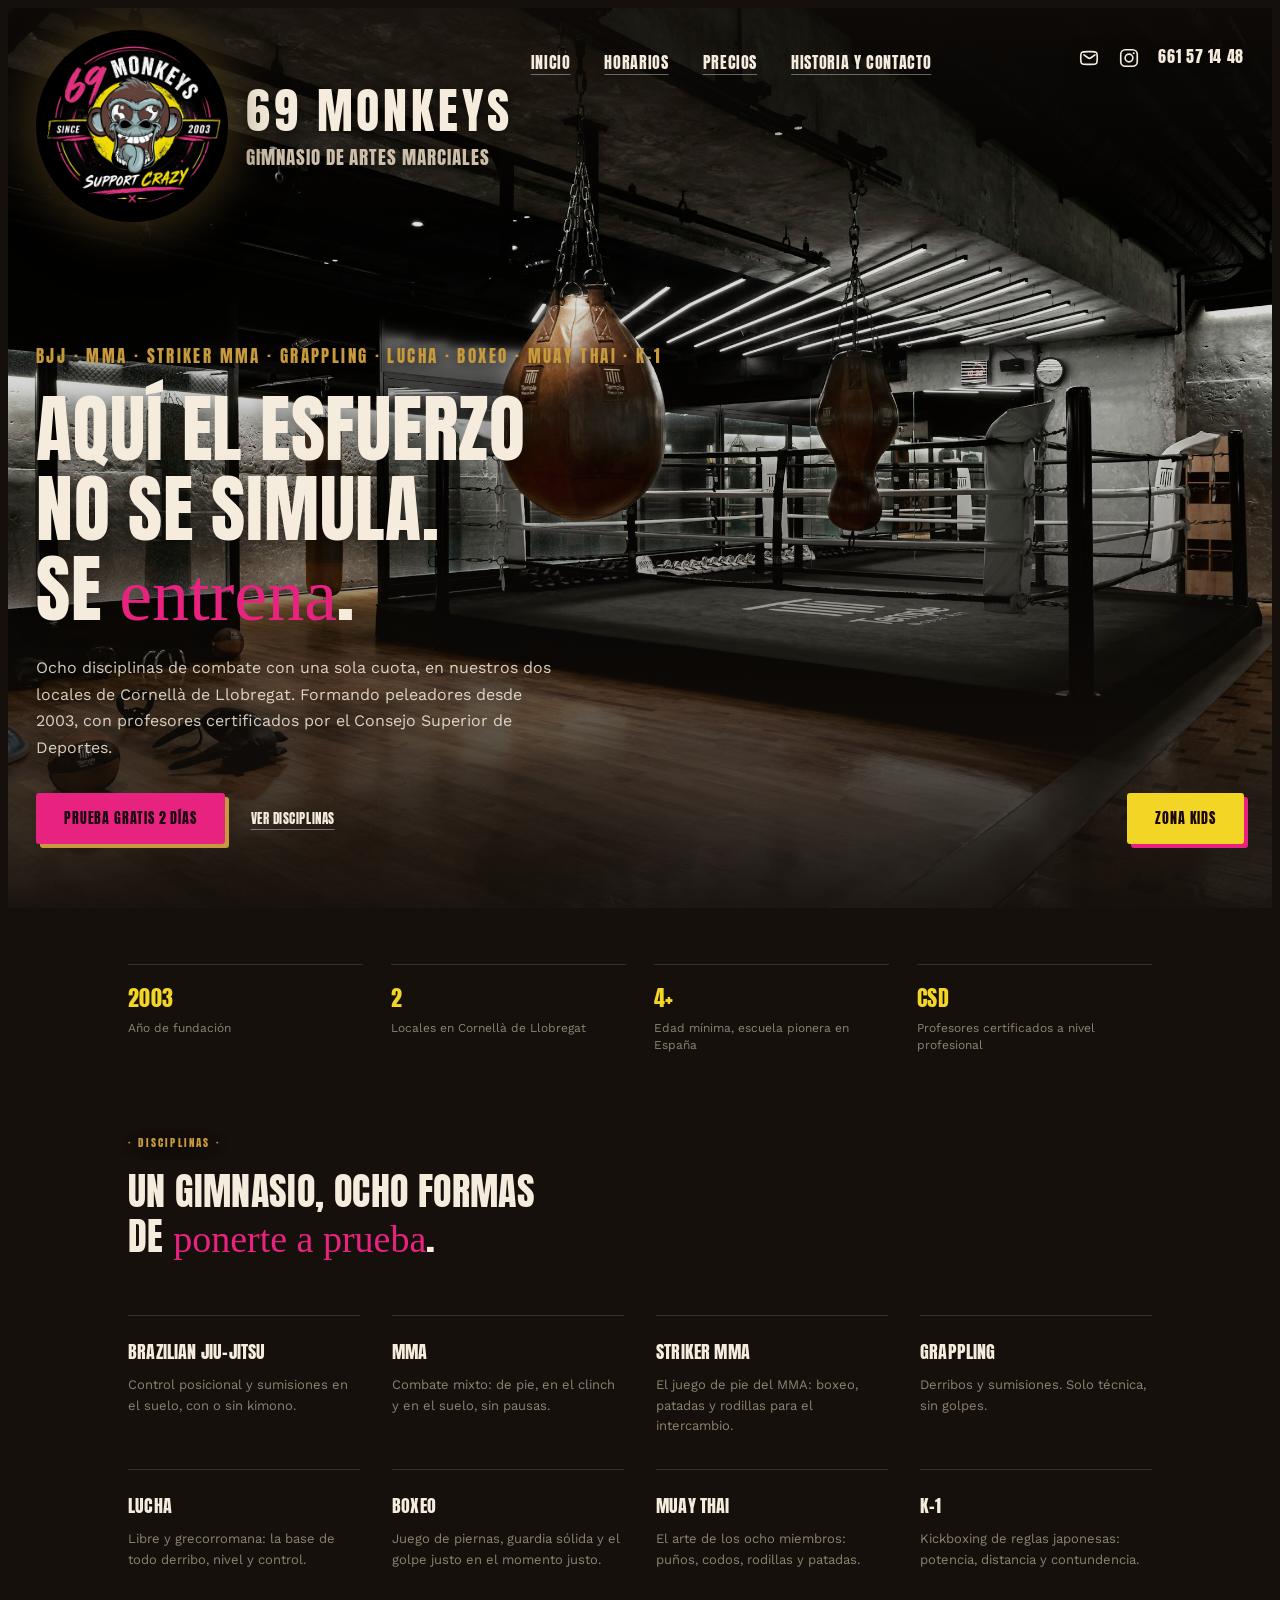
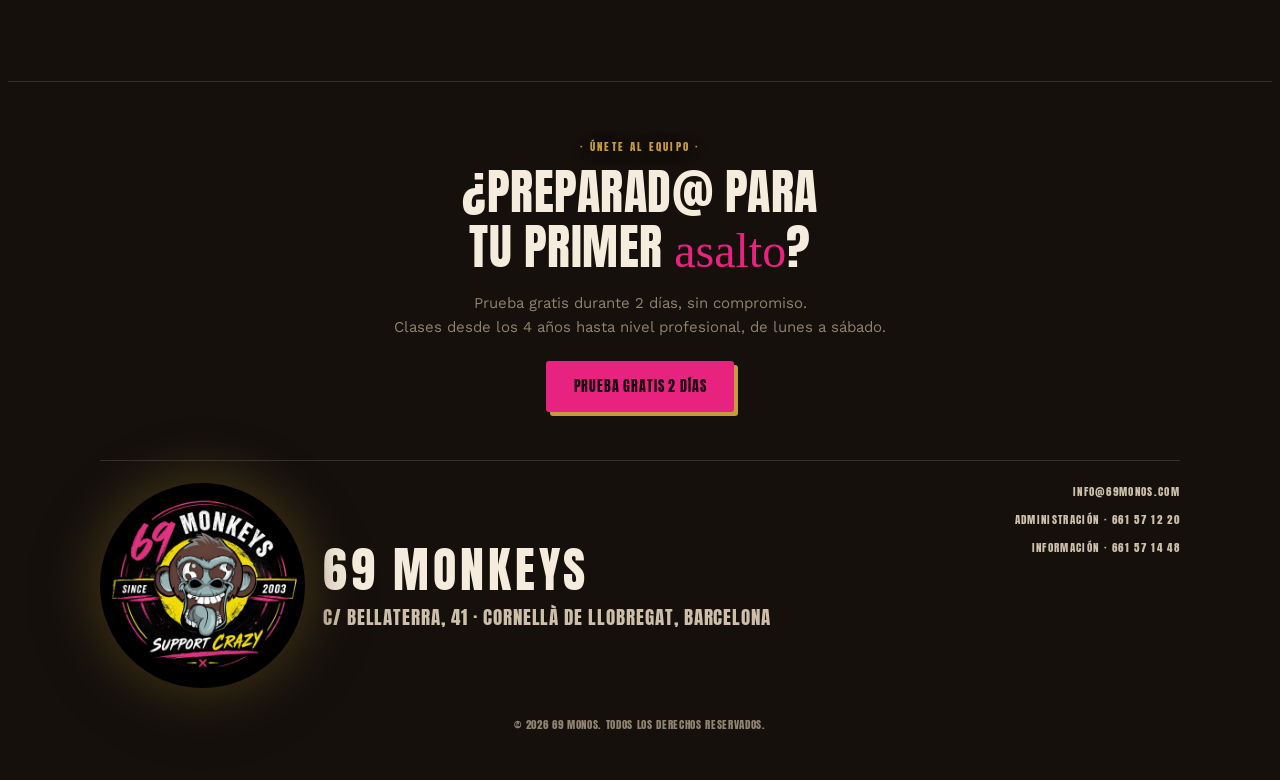
==== index.html @ 6e8d46a4 "Inicio: lista de disciplinas de la portada más grande Co-Authored-By: Claude Opus 5.5 <noreply@anthr" ====
<!DOCTYPE html>
<html lang="es">
<head>
<meta charset="UTF-8">
<meta name="viewport" content="width=device-width, initial-scale=1">
<title>69 Monkeys</title>
<link rel="stylesheet" href="https://fonts.googleapis.com/css2?family=Anton&family=Permanent+Marker&family=Work+Sans:wght@400;500;600;700&display=swap">
<link rel="stylesheet" href="css/estilos.css?v=20261103d">
</head>
<body>

<section class="hero" id="heroMedia">
  <nav>
    <div class="brand">
      <div class="mk-logo" data-mk>
        <div class="mk-glow"></div>
        <div class="mk-badge-wrap">
          <div class="mk-badge">
            <img class="mk-badge-img" src="img/logo.jpg" alt="">
            <img class="mk-pupil mk-pupil-left" src="img/pupila-izq.png" alt="">
            <img class="mk-pupil mk-pupil-right" src="img/pupila-der.png" alt="">
            <img class="mk-tongue" src="img/lengua.png" alt="">
          </div>
        </div>
      </div>
      <div class="brand-text mono">
        <div class="brand-name">69 MONKEYS</div>
        <span class="brand-tag">Gimnasio de artes marciales</span>
      </div>
    </div>

    <button class="nav-toggle" id="navToggle" type="button" aria-label="Abrir menú" aria-expanded="false" aria-controls="navPanel">
      <svg class="icon-menu" viewBox="0 0 24 24" width="26" height="26" fill="none" stroke="currentColor" stroke-width="1.8" stroke-linecap="round"><path d="M4 7h16M4 12h16M4 17h16"/></svg>
      <svg class="icon-close" viewBox="0 0 24 24" width="26" height="26" fill="none" stroke="currentColor" stroke-width="1.8" stroke-linecap="round"><path d="M6 6l12 12M18 6 6 18"/></svg>
    </button>

    <div class="nav-panel" id="navPanel">
    <div class="nav-menu">
      <a class="text-link" href="./">Inicio</a>
      <a class="text-link" href="horarios.html">Horarios</a>
      <a class="text-link" href="precios.html">Precios</a>
      <a class="text-link" href="historia-contacto.html">Historia y contacto</a>
    </div>

    <div class="nav-links">
      <a class="icon-link" href="mailto:info@69monos.com" aria-label="Escríbenos por email">
        <svg viewBox="0 0 24 24" width="22" height="22" fill="none" stroke="currentColor" stroke-width="1.8" stroke-linecap="round" stroke-linejoin="round"><path d="M3 12c0-3.3 0-4.95 1.03-5.97C5.05 5 6.7 5 10 5h4c3.3 0 4.95 0 5.97 1.03C21 7.05 21 8.7 21 12s0 4.95-1.03 5.97C18.95 19 17.3 19 14 19h-4c-3.3 0-4.95 0-5.97-1.03C3 16.95 3 15.3 3 12Z"/><path d="m6.5 8.5 3.58 2.687c1.155.866 1.732 1.3 2.42 1.3s1.265-.434 2.42-1.3L18.5 8.5"/></svg>
      </a>
      <a class="icon-link" href="https://www.instagram.com/69monos_kny/?hl=es" target="_blank" rel="noopener" aria-label="Síguenos en Instagram">
        <svg viewBox="0 0 24 24" width="22" height="22" fill="none" stroke="currentColor" stroke-width="1.8"><rect x="3" y="3" width="18" height="18" rx="5"/><circle cx="12" cy="12" r="4.2"/><circle cx="17.2" cy="6.8" r="1.1" fill="currentColor" stroke="none"/></svg>
      </a>
      <a class="nav-link nav-phone mono" href="tel:+34661571448">661 57 14 48</a>
    </div>
    </div>
  </nav>
  <div class="nav-scrim" id="navScrim"></div>

  <div class="hero-media">
    <img src="img/gimnasio.jpg" alt="Gimnasio de artes marciales vacío, con ring y sacos de boxeo" fetchpriority="high">
  </div>
  <div class="hero-scrim"></div>

  <div class="hero-content">
    <p class="eyebrow eyebrow--big mono">BJJ · MMA · Striker MMA · Grappling · Lucha · Boxeo · Muay Thai · K-1</p>
    <h1>Aquí el esfuerzo no se simula. Se <em>entrena</em>.</h1>
    <p class="subtitle">Ocho disciplinas de combate con una sola cuota, en nuestros dos locales de Cornellà de Llobregat. Formando peleadores desde 2003, con profesores certificados por el Consejo Superior de Deportes.</p>
    <div class="cta-row">
      <a class="stamp-btn" href="prueba-gratis.html">Prueba gratis 2 días</a>
      <a class="text-link" href="#disciplinas">Ver disciplinas</a>
    </div>
  </div>

  <a class="stamp-btn kids-btn" href="zona-kids.html">Zona KIDS</a>
</section>

<section class="facts">
  <div class="fact"><span class="fact-num mono">2003</span><span class="fact-label">Año de fundación</span></div>
  <div class="fact"><span class="fact-num mono">2</span><span class="fact-label">Locales en Cornellà de Llobregat</span></div>
  <div class="fact"><span class="fact-num mono">4+</span><span class="fact-label">Edad mínima, escuela pionera en España</span></div>
  <div class="fact"><span class="fact-num mono">CSD</span><span class="fact-label">Profesores certificados a nivel profesional</span></div>
</section>

<section class="steps" id="disciplinas">
  <div class="section-head">
    <p class="eyebrow mono">· Disciplinas ·</p>
    <h2>Un gimnasio, ocho formas de <em>ponerte a prueba</em>.</h2>
  </div>
  <div class="steps-grid">
    <div class="step">
      <h3>Brazilian Jiu-Jitsu</h3>
      <p>Control posicional y sumisiones en el suelo, con o sin kimono.</p>
    </div>
    <div class="step">
      <h3>MMA</h3>
      <p>Combate mixto: de pie, en el clinch y en el suelo, sin pausas.</p>
    </div>
    <div class="step">
      <h3>Striker MMA</h3>
      <p>El juego de pie del MMA: boxeo, patadas y rodillas para el intercambio.</p>
    </div>
    <div class="step">
      <h3>Grappling</h3>
      <p>Derribos y sumisiones. Solo técnica, sin golpes.</p>
    </div>
    <div class="step">
      <h3>Lucha</h3>
      <p>Libre y grecorromana: la base de todo derribo, nivel y control.</p>
    </div>
    <div class="step">
      <h3>Boxeo</h3>
      <p>Juego de piernas, guardia sólida y el golpe justo en el momento justo.</p>
    </div>
    <div class="step">
      <h3>Muay Thai</h3>
      <p>El arte de los ocho miembros: puños, codos, rodillas y patadas.</p>
    </div>
    <div class="step">
      <h3>K-1</h3>
      <p>Kickboxing de reglas japonesas: potencia, distancia y contundencia.</p>
    </div>
  </div>
</section>

<footer>
  <p class="eyebrow mono">· Únete al equipo ·</p>
  <h2>¿Preparad@ para tu primer <em>asalto</em>?</h2>
  <p class="footer-sub footer-sub--2">Prueba gratis durante 2 días, sin compromiso.<br class="br-desk"> Clases desde los 4 años hasta nivel profesional, de lunes a sábado.</p>
  <a class="stamp-btn" href="prueba-gratis.html">Prueba gratis 2 días</a>

  <div class="footer-bottom">
    <div class="brand">
      <div class="mk-logo mk-logo--lg" data-mk>
        <div class="mk-glow"></div>
        <div class="mk-badge-wrap">
          <div class="mk-badge">
            <img class="mk-badge-img" src="img/logo.jpg" alt="">
            <img class="mk-pupil mk-pupil-left" src="img/pupila-izq.png" alt="">
            <img class="mk-pupil mk-pupil-right" src="img/pupila-der.png" alt="">
            <img class="mk-tongue" src="img/lengua.png" alt="">
          </div>
        </div>
      </div>
      <div class="brand-text mono">
        <div class="brand-name">69 MONKEYS</div>
        <span class="brand-tag">C/ Bellaterra, 41 · Cornellà de Llobregat, Barcelona</span>
      </div>
    </div>
    <div class="nav-links mono footer-contact">
      <a class="nav-link" href="mailto:info@69monos.com">info@69monos.com</a>
      <a class="nav-link" href="tel:+34661571220">Administración · 661 57 12 20</a>
      <a class="nav-link" href="tel:+34661571448">Información · 661 57 14 48</a>
    </div>
  </div>
  <p class="copyright mono">© 2026 69 Monos. Todos los derechos reservados.</p>
</footer>

<script src="js/comun.js?v=20261103b"></script>

</body>
</html>
---- css/estilos.css ----
:root{
  --bg:#15100c;
  --bg-raised:#1d1712;
  --paper:#f5ecdd;
  --ink:#cdbfa9;
  --ink-dim:#8f8270;
  --magenta:#e8237f;
  --yellow:#f2d525;
  --brass:#c79a3d;
  --line:rgba(245,236,221,.14);
  --line-strong:rgba(245,236,221,.26);
  --display:'Anton',Impact,'Arial Narrow Bold',sans-serif;
  --script:'Permanent Marker','Segoe Print','Bradley Hand',cursive;
}
*{box-sizing:border-box;}
html{-webkit-text-size-adjust:100%;}
body{
  background:var(--bg);
  color:var(--ink);
  font-family:'Work Sans',system-ui,-apple-system,'Segoe UI',sans-serif;
  overflow-x:hidden;
}
h1,h2,h3{
  font-family:var(--display);
  font-weight:400;
  text-transform:uppercase;
  letter-spacing:.01em;
  color:var(--paper);
  margin:0;
  text-wrap:balance;
}
em{font-family:var(--script);font-style:normal;font-weight:400;color:var(--magenta);text-transform:none;letter-spacing:0;}
.mono{font-family:var(--display);font-weight:400;}
a{color:inherit;text-decoration:none;}
img{max-width:100%;}
:focus-visible{outline:2px solid var(--magenta);outline-offset:3px;}

@media (prefers-reduced-motion: reduce){
  *{animation-duration:.001ms !important;animation-iteration-count:1 !important;transition-duration:.001ms !important;}
}

/* ---------- monkey logo widget (reused in nav + footer) ---------- */
.mk-logo{position:relative;width:clamp(120px,15vw,220px);aspect-ratio:1/1;flex:none;filter:drop-shadow(0 8px 22px rgba(0,0,0,.6));}
.mk-logo--lg{width:clamp(130px,16vw,230px);}
.mk-glow{
  position:absolute;inset:-16%;border-radius:50%;
  background:radial-gradient(circle, rgba(232,35,127,0.5) 0%, rgba(199,154,61,0.24) 45%, rgba(0,0,0,0) 72%);
  filter:blur(14px);
  animation:mkGlowPulse 4.5s ease-in-out infinite;
  pointer-events:none;
}
@keyframes mkGlowPulse{0%,100%{opacity:.55;transform:scale(.96);}50%{opacity:.9;transform:scale(1.04);}}
.mk-badge-wrap{width:100%;height:100%;animation:mkIntro .6s cubic-bezier(.2,.7,.3,1.2) both;}
@keyframes mkIntro{0%{opacity:0;transform:scale(.9);}100%{opacity:1;transform:scale(1);}}
.mk-badge{position:relative;width:100%;height:100%;animation:mkFloat 5s ease-in-out infinite;transform-origin:50% 60%;will-change:transform;}
@keyframes mkFloat{0%,100%{transform:translateY(0) rotate(0deg);}25%{transform:translateY(-3px) rotate(-.5deg);}50%{transform:translateY(-5px) rotate(0deg);}75%{transform:translateY(-3px) rotate(.5deg);}}
.mk-badge-img{width:100%;height:100%;display:block;border-radius:50%;-webkit-user-drag:none;user-select:none;pointer-events:none;}
.mk-pupil{position:absolute;width:8.453%;height:10.207%;left:38.915%;top:38.038%;pointer-events:none;-webkit-user-drag:none;user-select:none;transform:translate(0px,0px);transition:transform .09s ease-out;}
.mk-pupil.blink{transform:translate(0px,0px) scaleY(.15);}
.mk-pupil-right{width:7.496%;height:9.171%;left:57.018%;top:38.517%;}
.mk-tongue{position:absolute;width:14.195%;height:15.949%;left:42.743%;top:59.091%;transform-origin:50% 0%;pointer-events:none;-webkit-user-drag:none;user-select:none;animation:mkTongueIdle 2.6s ease-in-out infinite;}
@keyframes mkTongueIdle{0%,100%{transform:translateY(0) scaleY(1) rotate(-2deg);}50%{transform:translateY(1.5%) scaleY(1.035) rotate(2deg);}}

/* ---------- nav (floats over the hero image) ---------- */
nav{
  position:absolute;top:0;left:0;right:0;z-index:20;
  display:grid;grid-template-columns:1fr auto .62fr;align-items:flex-start;gap:16px;
  padding:22px 28px;
}
.brand{display:flex;align-items:center;gap:18px;}
.brand-text{line-height:1.2;}
.brand-name{font-size:clamp(28px,4vw,48px);letter-spacing:.08em;color:var(--paper);text-shadow:0 2px 12px rgba(0,0,0,.65);}
.brand-tag{display:block;font-size:clamp(14px,1.6vw,19px);letter-spacing:.05em;color:var(--ink);text-transform:uppercase;margin-top:6px;text-shadow:0 2px 10px rgba(0,0,0,.6);}
.nav-menu{display:flex;align-items:center;gap:34px;padding-top:20px;justify-self:center;flex-wrap:wrap;justify-content:center;}
.nav-menu .text-link{font-size:16px;}
.nav-links{display:flex;align-items:center;gap:18px;padding-top:14px;justify-self:end;}
.nav-link{
  font-size:11px;letter-spacing:.12em;text-transform:uppercase;color:var(--paper);
  padding-bottom:2px;border-bottom:1px solid transparent;text-shadow:0 2px 10px rgba(0,0,0,.6);
  transition:color .2s ease,border-color .2s ease;
}
.nav-link:hover{color:var(--magenta);border-color:var(--magenta);}
.nav-phone{font-size:16px;letter-spacing:.04em;}
.icon-link{
  display:inline-flex;color:var(--paper);
  filter:drop-shadow(0 2px 8px rgba(0,0,0,.6));
  transition:color .2s ease,transform .2s ease;
}
.icon-link:hover{color:var(--magenta);transform:translateY(-1px);}

.nav-toggle{
  display:none;background:none;border:0;padding:6px;margin:-6px -6px 0 0;
  color:var(--paper);filter:drop-shadow(0 2px 8px rgba(0,0,0,.6));cursor:pointer;
  z-index:21;position:relative;
}
.nav-toggle svg{display:block;}
.nav-toggle .icon-close{display:none;}
.nav-toggle[aria-expanded="true"] .icon-menu{display:none;}
.nav-toggle[aria-expanded="true"] .icon-close{display:block;}
.nav-panel{display:contents;}
.nav-scrim{
  display:none;position:fixed;inset:0;background:rgba(10,7,5,.6);
  opacity:0;transition:opacity .25s ease;z-index:18;
}
.nav-scrim.open{display:block;opacity:1;}

@media (max-width:820px), (max-height:520px) and (orientation:landscape){
  nav{grid-template-columns:1fr auto;align-items:center;padding-top:18px;padding-bottom:18px;}
  .nav-toggle{display:inline-flex;align-items:center;justify-content:center;}
  .nav-panel{
    display:flex;flex-direction:column;align-items:stretch;gap:0;
    position:fixed;top:0;right:0;bottom:0;width:min(82vw,340px);
    background:var(--bg-raised);padding:90px 30px 30px;z-index:19;
    transform:translateX(100%);transition:transform .32s cubic-bezier(.2,.7,.3,1);
    box-shadow:-16px 0 48px rgba(0,0,0,.45);overflow-y:auto;
  }
  .nav-panel.open{transform:translateX(0);}
  .nav-menu{flex-direction:column;align-items:flex-start;justify-content:flex-start;gap:0;padding-top:0;}
  .nav-menu .text-link{width:100%;padding:16px 0;border-bottom:1px solid var(--line);font-size:16px;}
  .nav-links{flex-direction:column;align-items:flex-start;gap:16px;justify-self:auto;padding-top:26px;}
  .nav-phone{font-size:18px;}
}

/* ---------- buttons ---------- */
.stamp-btn{
  display:inline-flex;align-items:center;gap:8px;
  padding:15px 28px;
  background:var(--magenta);color:#1a0510;
  font-family:var(--display);font-weight:400;font-size:14px;
  letter-spacing:.06em;text-transform:uppercase;
  border-radius:3px;
  box-shadow:4px 4px 0 var(--brass);
  transition:transform .18s ease, box-shadow .18s ease;
}
.stamp-btn:hover{transform:translate(-2px,-2px);box-shadow:6px 6px 0 var(--brass);}
.kids-btn{
  position:absolute;right:28px;bottom:64px;z-index:15;
  background:var(--yellow);box-shadow:4px 4px 0 var(--magenta);
}
.kids-btn:hover{box-shadow:6px 6px 0 var(--magenta);}
.text-link{
  font-family:var(--display);font-size:13px;letter-spacing:.04em;text-transform:uppercase;
  color:var(--paper);text-underline-offset:5px;text-decoration:underline;text-decoration-color:rgba(245,236,221,.4);
  transition:color .2s ease, text-decoration-color .2s ease;
}
.text-link:hover{color:var(--magenta);text-decoration-color:var(--magenta);}
.text-link[aria-current="page"]{color:var(--magenta);text-decoration-color:var(--magenta);}

/* ---------- hero : full-bleed image ---------- */
.hero{
  position:relative;
  min-height:100vh;min-height:100svh;
  display:flex;flex-direction:column;justify-content:flex-end;
  overflow:hidden;
  background:var(--bg);
}
.hero-media{position:absolute;inset:0;z-index:0;}
.hero-media img{
  position:absolute;inset:0;width:100%;height:100%;
  object-fit:cover;object-position:50% 55%;
  display:block;-webkit-user-drag:none;user-select:none;
}
.hero-scrim{
  position:absolute;inset:0;z-index:1;pointer-events:none;
  background:linear-gradient(180deg, rgba(21,16,12,.62) 0%, rgba(21,16,12,.12) 24%, rgba(21,16,12,.2) 52%, rgba(21,16,12,.95) 100%);
}

.hero-content{position:relative;z-index:2;padding:0 28px 64px;max-width:900px;}
.eyebrow{font-size:11px;letter-spacing:.2em;text-transform:uppercase;color:var(--brass);margin:0 0 18px;text-shadow:0 2px 12px rgba(0,0,0,.5);}
.hero-content h1{
  font-size:clamp(34px,6.2vw,74px);
  line-height:1.08;
  max-width:15ch;
  text-shadow:0 4px 24px rgba(0,0,0,.45);
}
.subtitle{max-width:52ch;margin:20px 0 32px;color:var(--paper);opacity:.86;font-size:16px;line-height:1.65;text-shadow:0 2px 14px rgba(0,0,0,.4);}
.cta-row{display:flex;gap:26px;flex-wrap:wrap;align-items:center;}

/* ---------- facts bar ---------- */
.facts{
  position:relative;z-index:1;max-width:1080px;margin:0 auto;padding:56px 28px 0;
  display:grid;grid-template-columns:repeat(4,1fr);gap:28px;
}
.fact{border-top:1px solid var(--line);padding-top:16px;display:flex;flex-direction:column;gap:6px;}
.fact-num{font-size:22px;color:var(--yellow);letter-spacing:.02em;}
.fact-label{font-size:12px;color:var(--ink-dim);line-height:1.4;}
@media (max-width:760px){.facts{grid-template-columns:repeat(2,1fr);gap:24px;padding:44px 24px 0;}}

/* ---------- disciplines ---------- */
.steps{position:relative;z-index:1;max-width:1080px;margin:0 auto;padding:80px 28px 110px;}
.section-head{max-width:44ch;margin-bottom:52px;}
.section-head h2{font-size:clamp(26px,3.6vw,38px);line-height:1.2;}
.steps-grid{display:grid;grid-template-columns:repeat(4,1fr);gap:32px;}
.step{border-top:1px solid var(--line);padding-top:22px;}
.step h3{font-size:18px;font-weight:500;margin-bottom:10px;}
.step p{margin:0;color:var(--ink-dim);font-size:13px;line-height:1.6;}
@media (max-width:900px){.steps-grid{grid-template-columns:repeat(2,1fr);}}
@media (max-width:760px){.steps{padding:60px 24px 80px;}.steps-grid{grid-template-columns:1fr;gap:28px;}}

/* ---------- footer ---------- */
footer{position:relative;z-index:1;border-top:1px solid var(--line);padding:56px 28px 28px;text-align:center;}
footer > .eyebrow{margin-bottom:10px;}
footer h2{font-size:clamp(28px,5vw,48px);max-width:16ch;margin:0 auto 12px;line-height:1.16;}
.footer-sub{max-width:46ch;margin:0 auto 22px;color:var(--ink-dim);font-size:15px;line-height:1.6;}
.footer-sub--2{max-width:none;}
@media (max-width:640px){.footer-sub--2{max-width:46ch;} .footer-sub--2 .br-desk{display:none;}}
.footer-bottom{
  display:flex;align-items:flex-start;justify-content:space-between;flex-wrap:wrap;gap:24px;
  max-width:1080px;margin:48px auto 0;padding-top:22px;border-top:1px solid var(--line);text-align:left;
}
.footer-bottom .brand-name,.footer-bottom .brand-tag{text-shadow:none;color:inherit;}
.footer-bottom .brand-name{color:var(--paper);}
.footer-bottom .nav-link{color:var(--ink);text-shadow:none;padding-top:0;}
.footer-bottom .nav-link:hover{color:var(--magenta);}
.footer-bottom .nav-links{padding-top:0;}
.footer-contact{display:flex;flex-direction:column;align-items:flex-end;gap:8px;}
.copyright{color:var(--ink-dim);font-size:11px;width:100%;text-align:center;margin-top:28px;letter-spacing:.06em;text-transform:uppercase;}
@media (max-width:640px){.footer-contact{align-items:flex-start;}}

@media (max-width:640px){
  nav{padding:16px 18px;}
  .nav-links{gap:14px;}
  nav .brand-tag{display:none;}
  .mk-logo{width:52px;}
  .hero-content{padding-top:100px;padding-bottom:28px;}
  .cta-row{gap:16px;}
  .kids-btn{position:static;align-self:flex-start;margin:22px 0 32px 28px;padding:11px 18px;font-size:12px;}
  .nav-panel{width:min(86vw,300px);padding:80px 24px 24px;}
}
@media (max-width:420px){
  .brand-name{font-size:22px;}
  .footer-bottom .mk-logo--lg{width:64px;}
}

/* ---------- larger mobile type (readability on phones) ---------- */
@media (max-width:760px){
  .eyebrow{font-size:13px;}
  .subtitle{font-size:17px;}
  .fact-num{font-size:24px;}
  .fact-label{font-size:13px;}
  .step h3{font-size:19px;}
  .step p{font-size:14.5px;}
  .footer-sub{font-size:16px;}
  .footer-bottom .nav-link{font-size:13px;}
  .text-link{font-size:14px;}
  .stamp-btn{font-size:15px;}
}

/* ---------- short/landscape phones: keep nav from overlapping hero text ---------- */
@media (max-height:520px) and (orientation:landscape){
  nav{padding:12px 20px;}
  nav .brand-tag{display:none;}
  .mk-logo{width:46px;}
  .hero-content{padding-top:96px;padding-bottom:20px;}
  .hero-content h1{font-size:clamp(22px,5vw,34px);}
  .subtitle{font-size:14px;margin:10px 0 16px;}
  .eyebrow{margin-bottom:8px;}
  .cta-row{gap:12px;}
  .kids-btn{right:16px;bottom:14px;padding:9px 16px;font-size:11px;}
}

/* ---------- móvil: más oscurecido sobre la foto para que el texto se lea bien ---------- */
@media (max-width:760px){
  .hero-scrim{background:linear-gradient(180deg, rgba(21,16,12,.72) 0%, rgba(21,16,12,.38) 28%, rgba(21,16,12,.72) 58%, rgba(21,16,12,.96) 100%);}
}


/* ---------- cabecera corta (páginas interiores) ---------- */
.hero--short{min-height:0;height:clamp(330px,40vh,360px);justify-content:flex-end;}
.hero--short .mk-logo{width:clamp(90px,9vw,128px);}
.hero--short .hero-media img{object-position:50% 45%;}
.hero--short .hero-scrim{background:linear-gradient(90deg, rgba(21,16,12,.85) 0%, rgba(21,16,12,.55) 40%, rgba(21,16,12,.2) 75%), linear-gradient(180deg, rgba(21,16,12,.6) 0%, rgba(21,16,12,.1) 35%, rgba(21,16,12,.3) 70%, rgba(21,16,12,1) 100%);}
.hero--short .hero-content{width:100%;max-width:1180px;margin:0 auto;padding:0 28px 14px;}
.hero--short h1{max-width:none;font-size:clamp(32px,4.4vw,52px);}
.hero--short .eyebrow{margin-bottom:10px;}
.hero--short .subtitle{margin:10px 0 0;font-size:15px;}
footer.footer--slim{padding:90px 28px 32px;}
footer.footer--slim .copyright{margin-top:70px;padding-top:26px;border-top:1px solid var(--line);max-width:1080px;margin-left:auto;margin-right:auto;}
@media (max-width:760px){
  .hero--short{height:auto;min-height:300px;}
  .hero--short .mk-logo{width:52px;}
  .hero--short .hero-content{padding:104px 18px 14px;}
  .hero--short .subtitle{font-size:15px;}
  footer.footer--slim{padding-bottom:60px;}
}
@media (max-height:520px) and (orientation:landscape){
  .hero--short{height:auto;}
  .hero--short .mk-logo{width:46px;}
  .hero--short .hero-content{padding-top:84px;}
}

/* disciplinas de la portada, más grandes */
.eyebrow.eyebrow--big{font-size:17px;letter-spacing:.14em;margin-bottom:20px;}
@media (max-width:760px){.eyebrow.eyebrow--big{font-size:15px;letter-spacing:.1em;line-height:1.5;margin-bottom:12px;}}
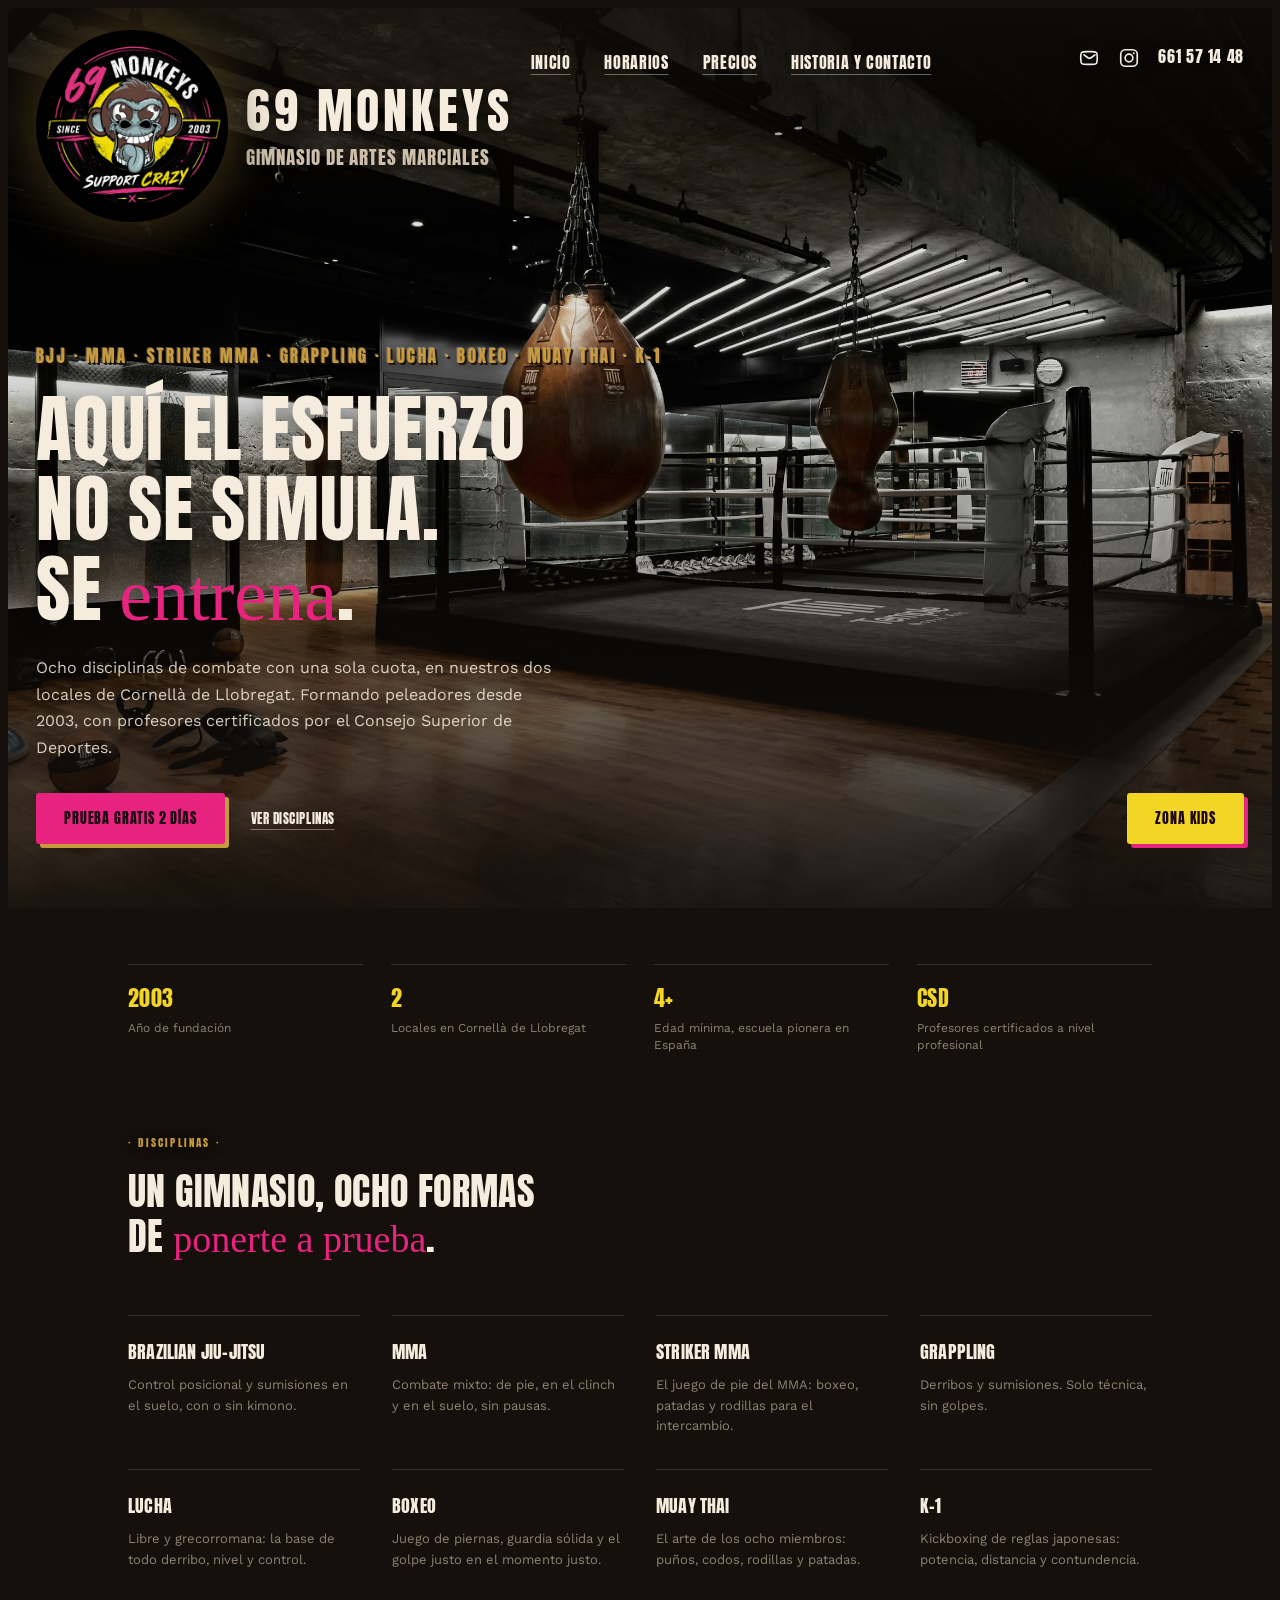
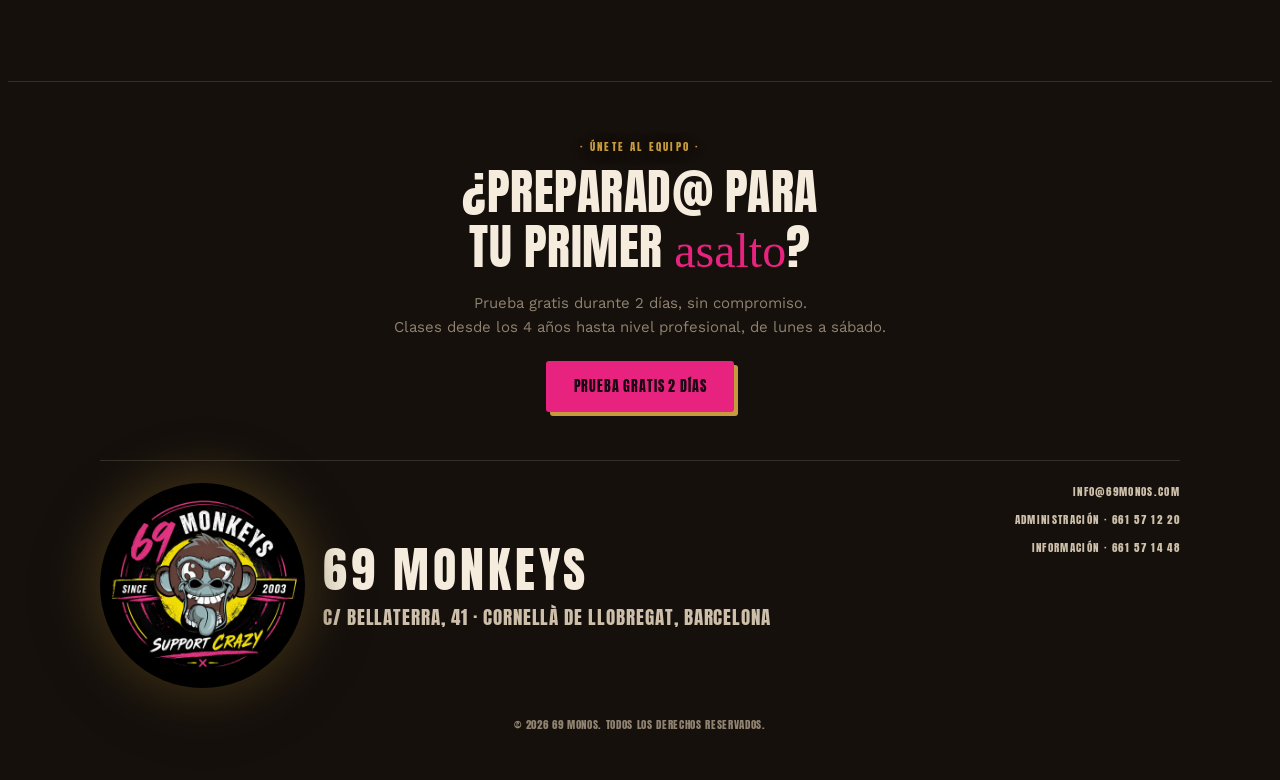
==== commit 7c61932b: "Inicio: relieve fino en la lista de disciplinas Co-Authored-By: Claude Opus 5.5 <noreply@anthropic.c" ====
--- a/index.html
+++ b/index.html
@@ -5,7 +5,7 @@
 <meta name="viewport" content="width=device-width, initial-scale=1">
 <title>69 Monkeys</title>
 <link rel="stylesheet" href="https://fonts.googleapis.com/css2?family=Anton&family=Permanent+Marker&family=Work+Sans:wght@400;500;600;700&display=swap">
-<link rel="stylesheet" href="css/estilos.css?v=20261103d">
+<link rel="stylesheet" href="css/estilos.css?v=20261103e">
 </head>
 <body>
 
--- a/css/estilos.css
+++ b/css/estilos.css
@@ -290,5 +290,12 @@
 }
 
 /* disciplinas de la portada, más grandes */
-.eyebrow.eyebrow--big{font-size:17px;letter-spacing:.14em;margin-bottom:20px;}
+.eyebrow.eyebrow--big{
+  font-size:17px;letter-spacing:.14em;margin-bottom:20px;
+  text-shadow:
+    -1px -1px 0 rgba(255,240,200,.35),
+    1px 1px 0 #1a1005,
+    2px 2px 0 rgba(26,16,5,.85),
+    0 3px 12px rgba(0,0,0,.65);
+}
 @media (max-width:760px){.eyebrow.eyebrow--big{font-size:15px;letter-spacing:.1em;line-height:1.5;margin-bottom:12px;}}
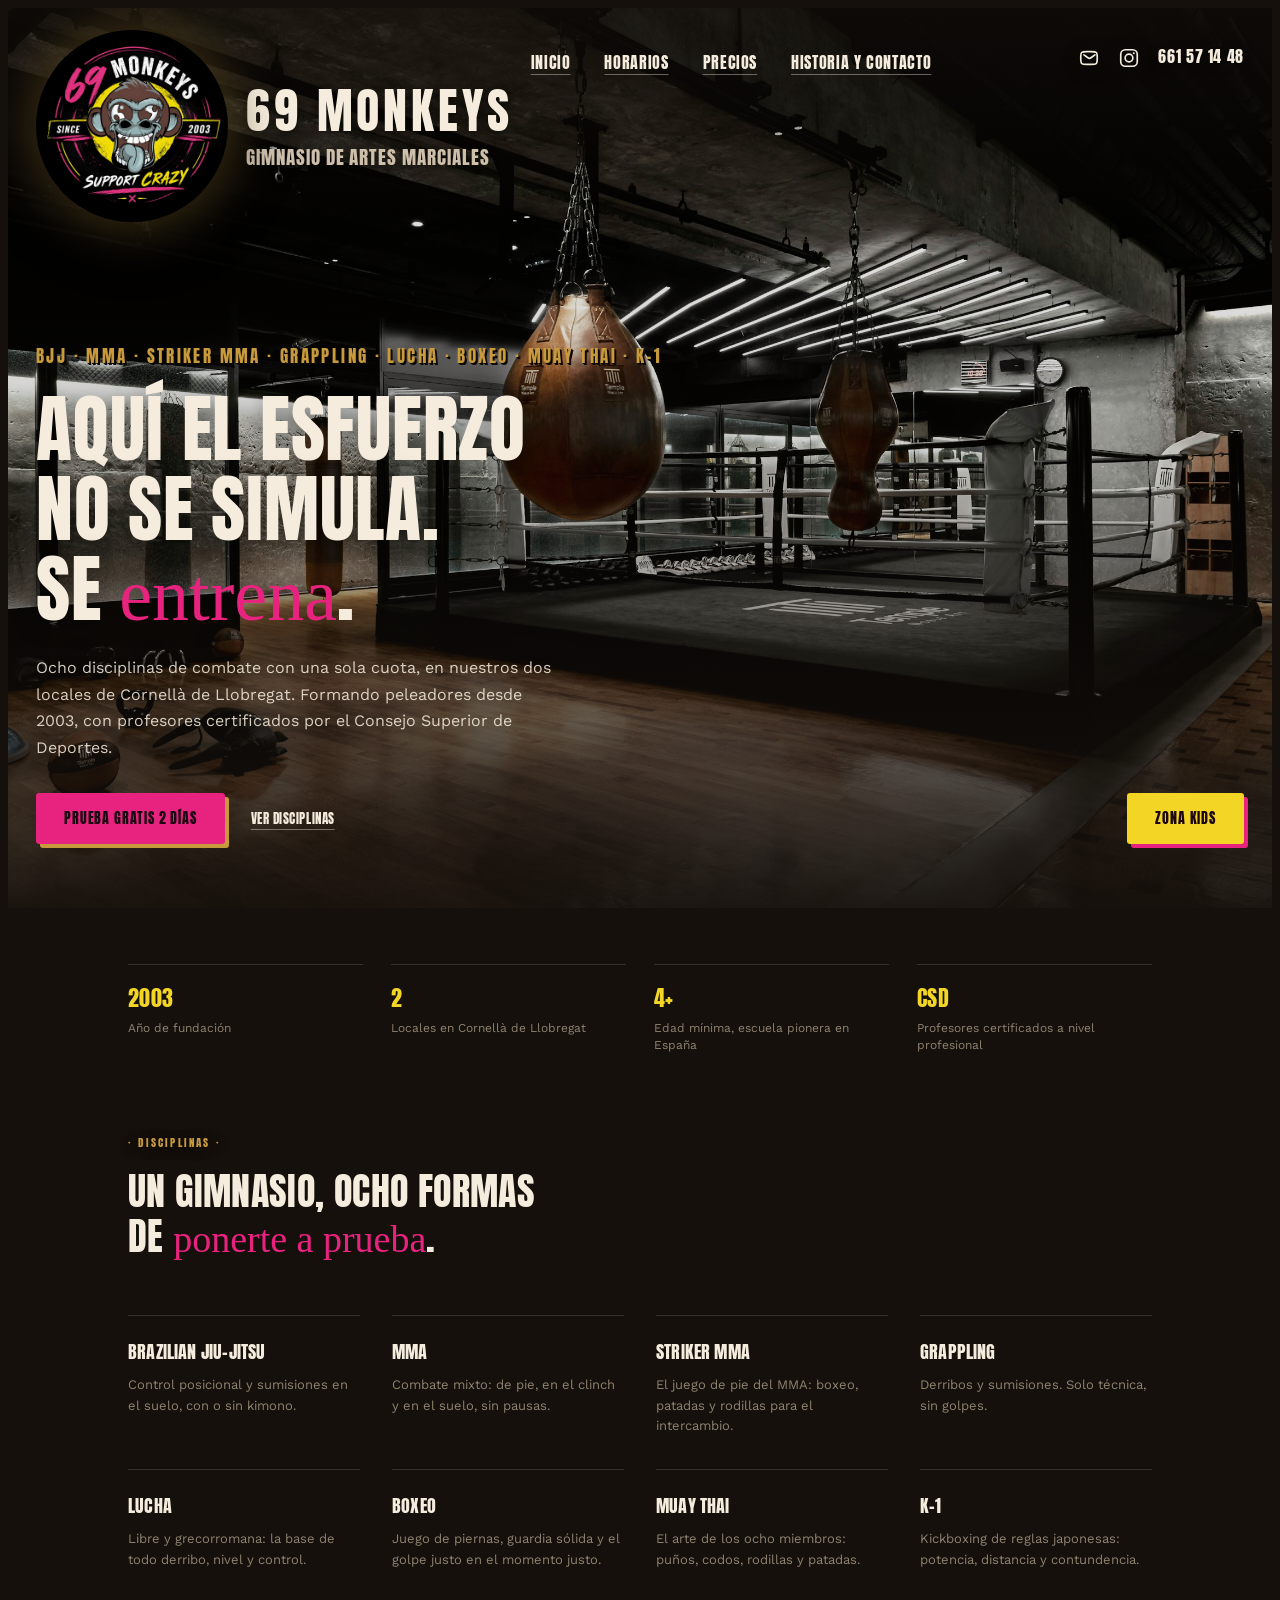
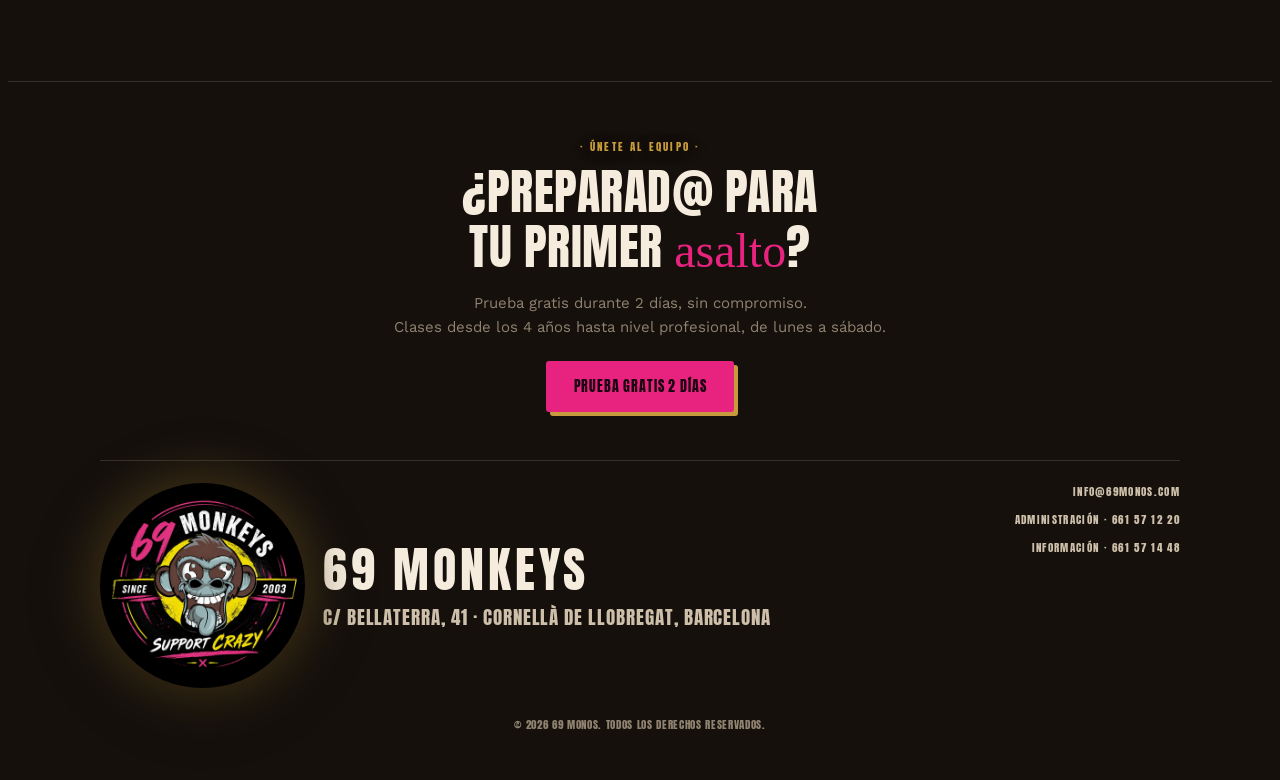
==== commit 656e7ea8: "Inicio: relieve de disciplinas nítido, sin desenfoque Co-Authored-By: Claude Opus 5.5 <noreply@anthr" ====
--- a/index.html
+++ b/index.html
@@ -5,7 +5,7 @@
 <meta name="viewport" content="width=device-width, initial-scale=1">
 <title>69 Monkeys</title>
 <link rel="stylesheet" href="https://fonts.googleapis.com/css2?family=Anton&family=Permanent+Marker&family=Work+Sans:wght@400;500;600;700&display=swap">
-<link rel="stylesheet" href="css/estilos.css?v=20261103e">
+<link rel="stylesheet" href="css/estilos.css?v=20261103f">
 </head>
 <body>
 
--- a/css/estilos.css
+++ b/css/estilos.css
@@ -292,10 +292,6 @@
 /* disciplinas de la portada, más grandes */
 .eyebrow.eyebrow--big{
   font-size:17px;letter-spacing:.14em;margin-bottom:20px;
-  text-shadow:
-    -1px -1px 0 rgba(255,240,200,.35),
-    1px 1px 0 #1a1005,
-    2px 2px 0 rgba(26,16,5,.85),
-    0 3px 12px rgba(0,0,0,.65);
+  text-shadow:1px 1px 0 #0d0803, 2px 2px 0 #0d0803;
 }
 @media (max-width:760px){.eyebrow.eyebrow--big{font-size:15px;letter-spacing:.1em;line-height:1.5;margin-bottom:12px;}}
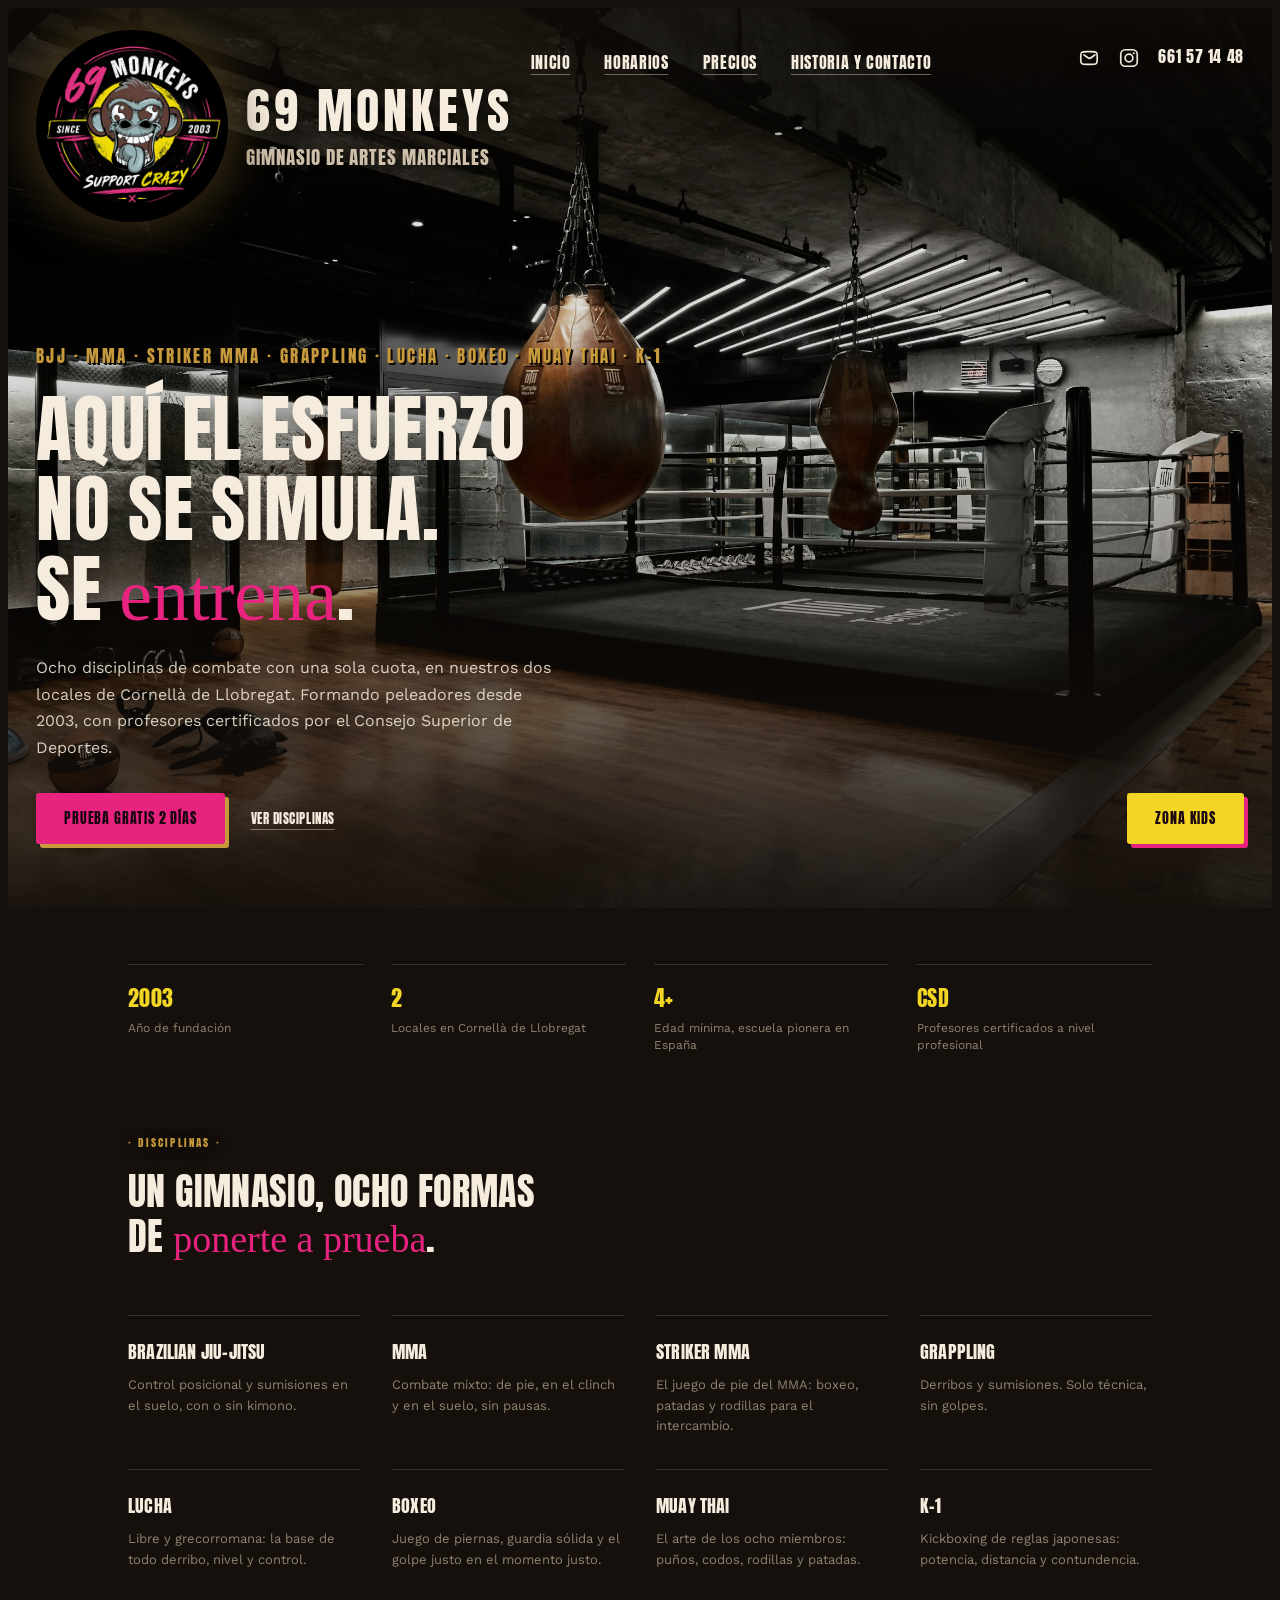
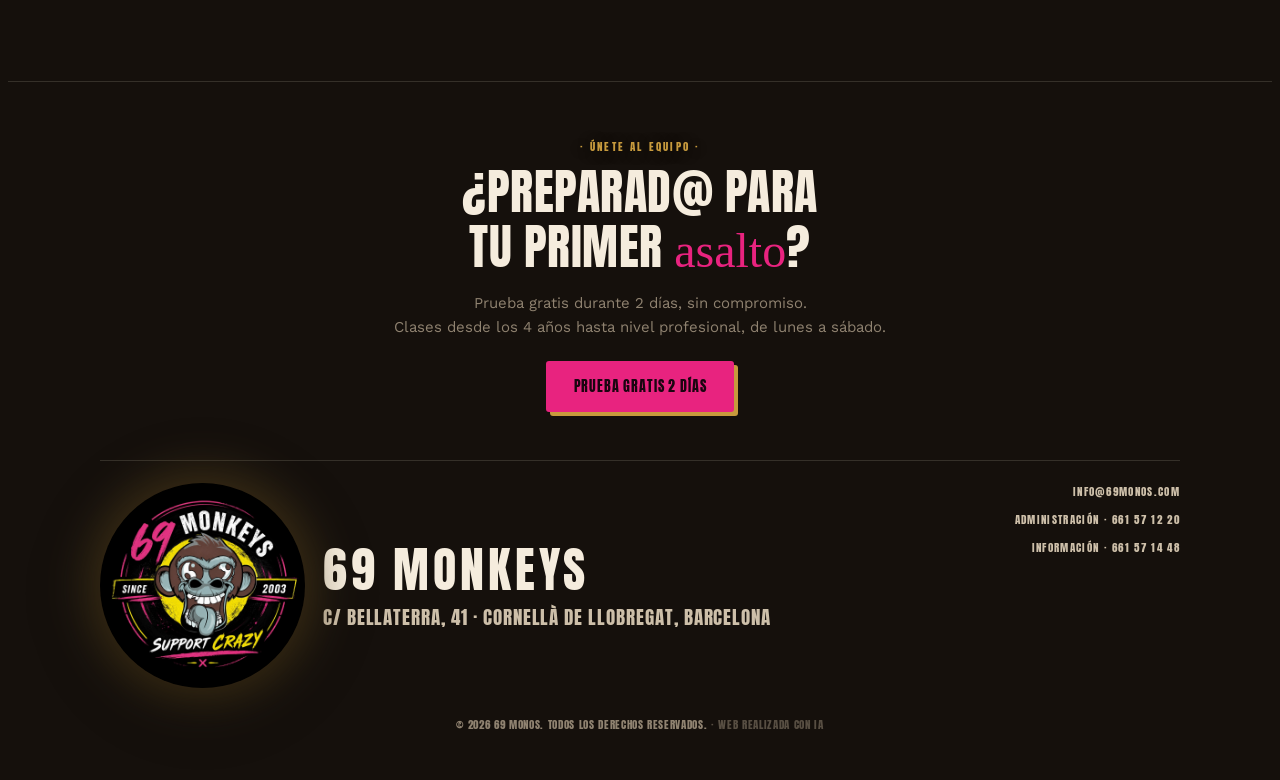
==== commit 2752c7f1: "Pie: nota discreta 'Web realizada con IA' Co-Authored-By: Claude Opus 5.5 <noreply@anthropic.com>" ====
--- a/index.html
+++ b/index.html
@@ -5,7 +5,7 @@
 <meta name="viewport" content="width=device-width, initial-scale=1">
 <title>69 Monkeys</title>
 <link rel="stylesheet" href="https://fonts.googleapis.com/css2?family=Anton&family=Permanent+Marker&family=Work+Sans:wght@400;500;600;700&display=swap">
-<link rel="stylesheet" href="css/estilos.css?v=20261103f">
+<link rel="stylesheet" href="css/estilos.css?v=20261103h">
 </head>
 <body>
 
@@ -151,7 +151,7 @@
       <a class="nav-link" href="tel:+34661571448">Información · 661 57 14 48</a>
     </div>
   </div>
-  <p class="copyright mono">© 2026 69 Monos. Todos los derechos reservados.</p>
+  <p class="copyright mono">© 2026 69 Monos. Todos los derechos reservados. <span class="ai-note"><span class="ai-dot">· </span>Web realizada con IA</span></p>
 </footer>
 
 <script src="js/comun.js?v=20261103b"></script>
--- a/css/estilos.css
+++ b/css/estilos.css
@@ -295,3 +295,7 @@
   text-shadow:1px 1px 0 #0d0803, 2px 2px 0 #0d0803;
 }
 @media (max-width:760px){.eyebrow.eyebrow--big{font-size:15px;letter-spacing:.1em;line-height:1.5;margin-bottom:12px;}}
+
+/* nota discreta IA */
+.ai-note{opacity:.55;white-space:nowrap;}
+@media (max-width:640px){.ai-note{display:block;margin-top:4px;} .ai-dot{display:none;}}
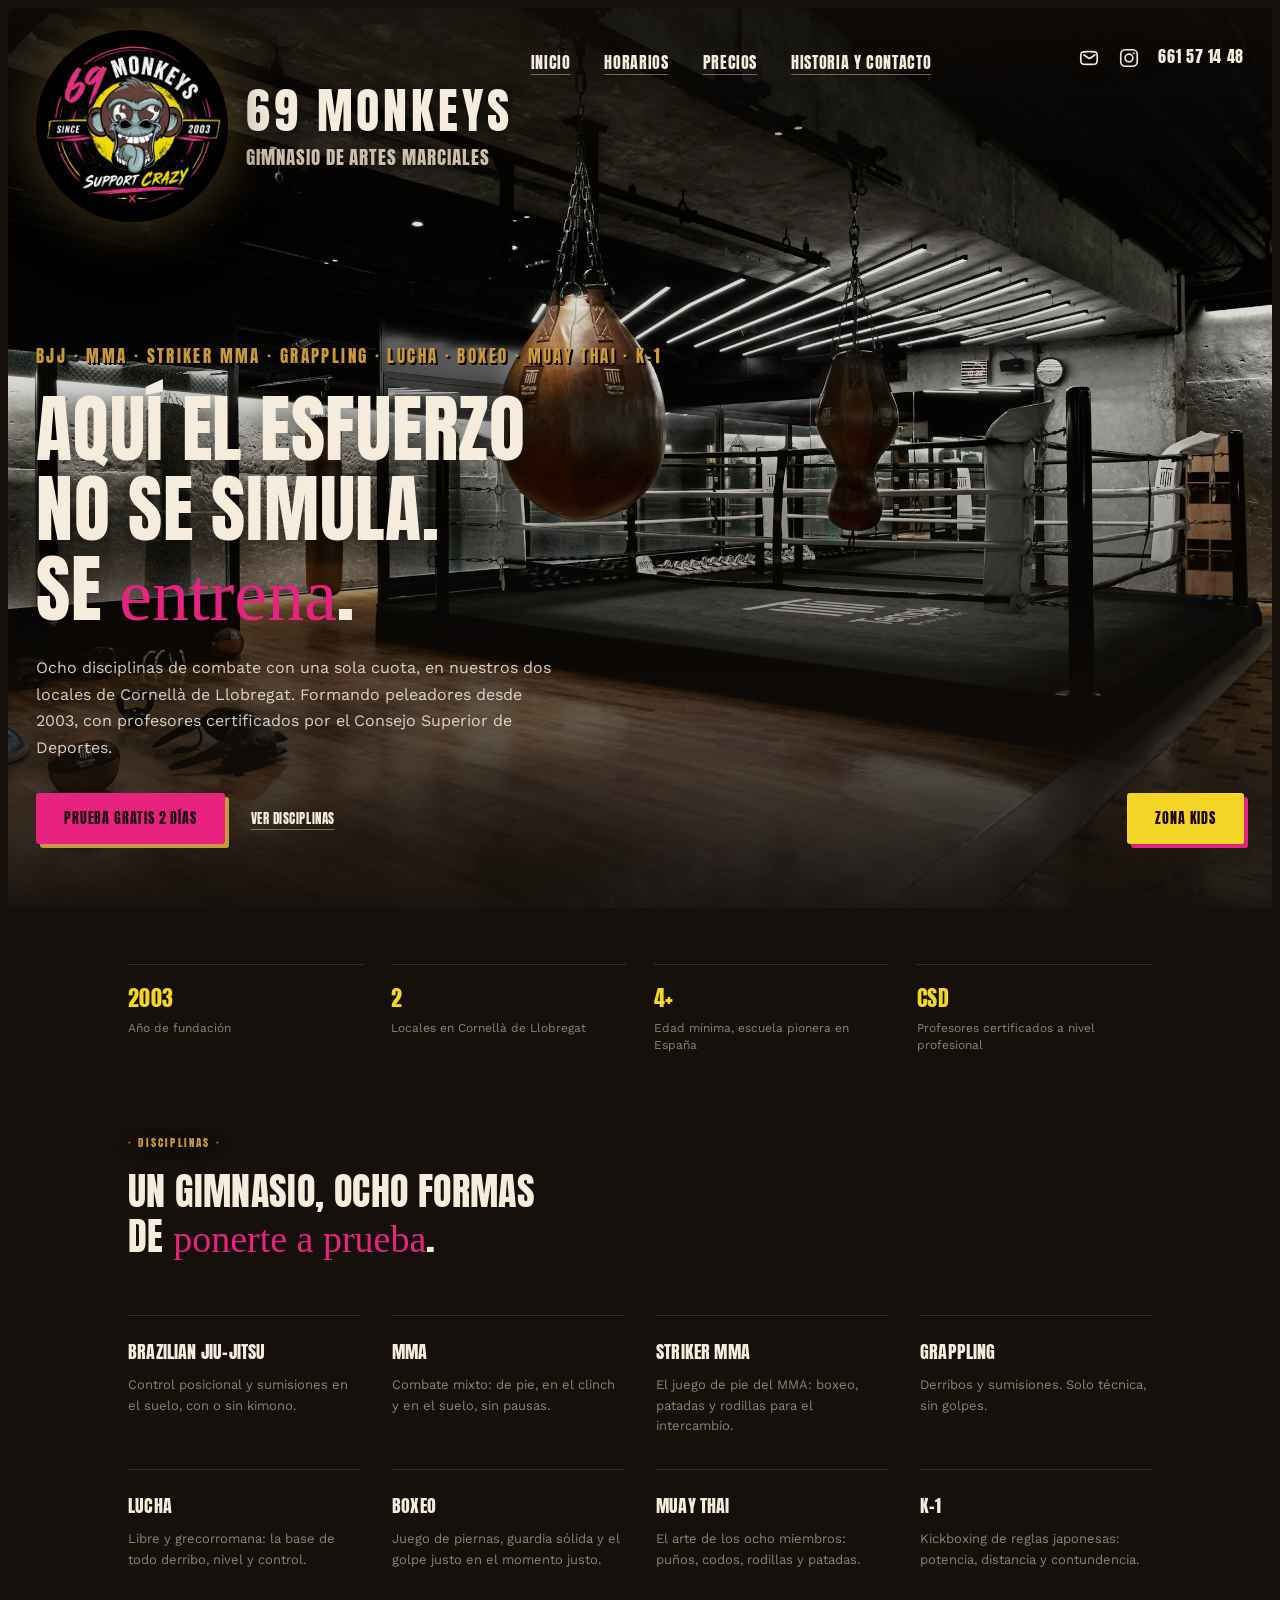
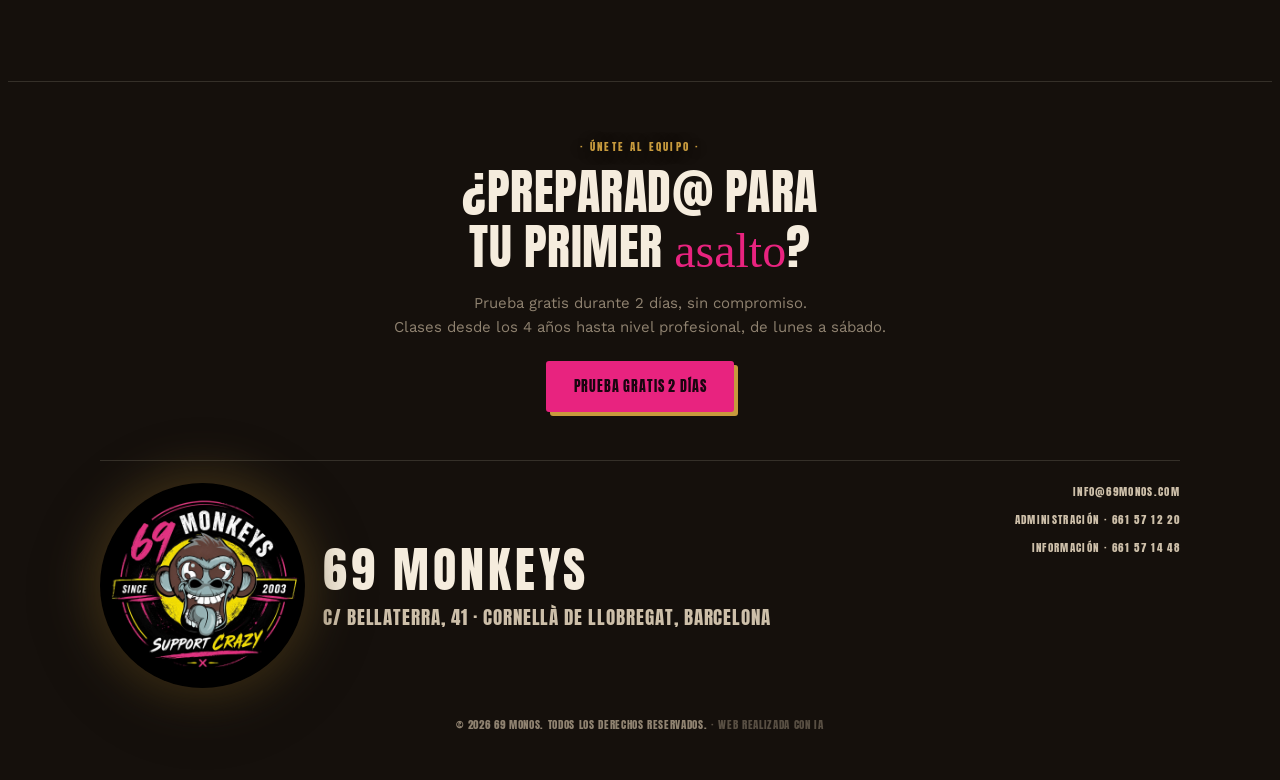
==== commit 6c058a45: "Favicon con el logo de 69 Monkeys Co-Authored-By: Claude Opus 5.5 <noreply@anthropic.com>" ====
--- a/index.html
+++ b/index.html
@@ -4,6 +4,9 @@
 <meta charset="UTF-8">
 <meta name="viewport" content="width=device-width, initial-scale=1">
 <title>69 Monkeys</title>
+<link rel="icon" href="favicon.ico" sizes="any">
+<link rel="icon" type="image/png" sizes="192x192" href="img/favicon-192.png">
+<link rel="apple-touch-icon" href="img/apple-touch-icon.png">
 <link rel="stylesheet" href="https://fonts.googleapis.com/css2?family=Anton&family=Permanent+Marker&family=Work+Sans:wght@400;500;600;700&display=swap">
 <link rel="stylesheet" href="css/estilos.css?v=20261103h">
 </head>
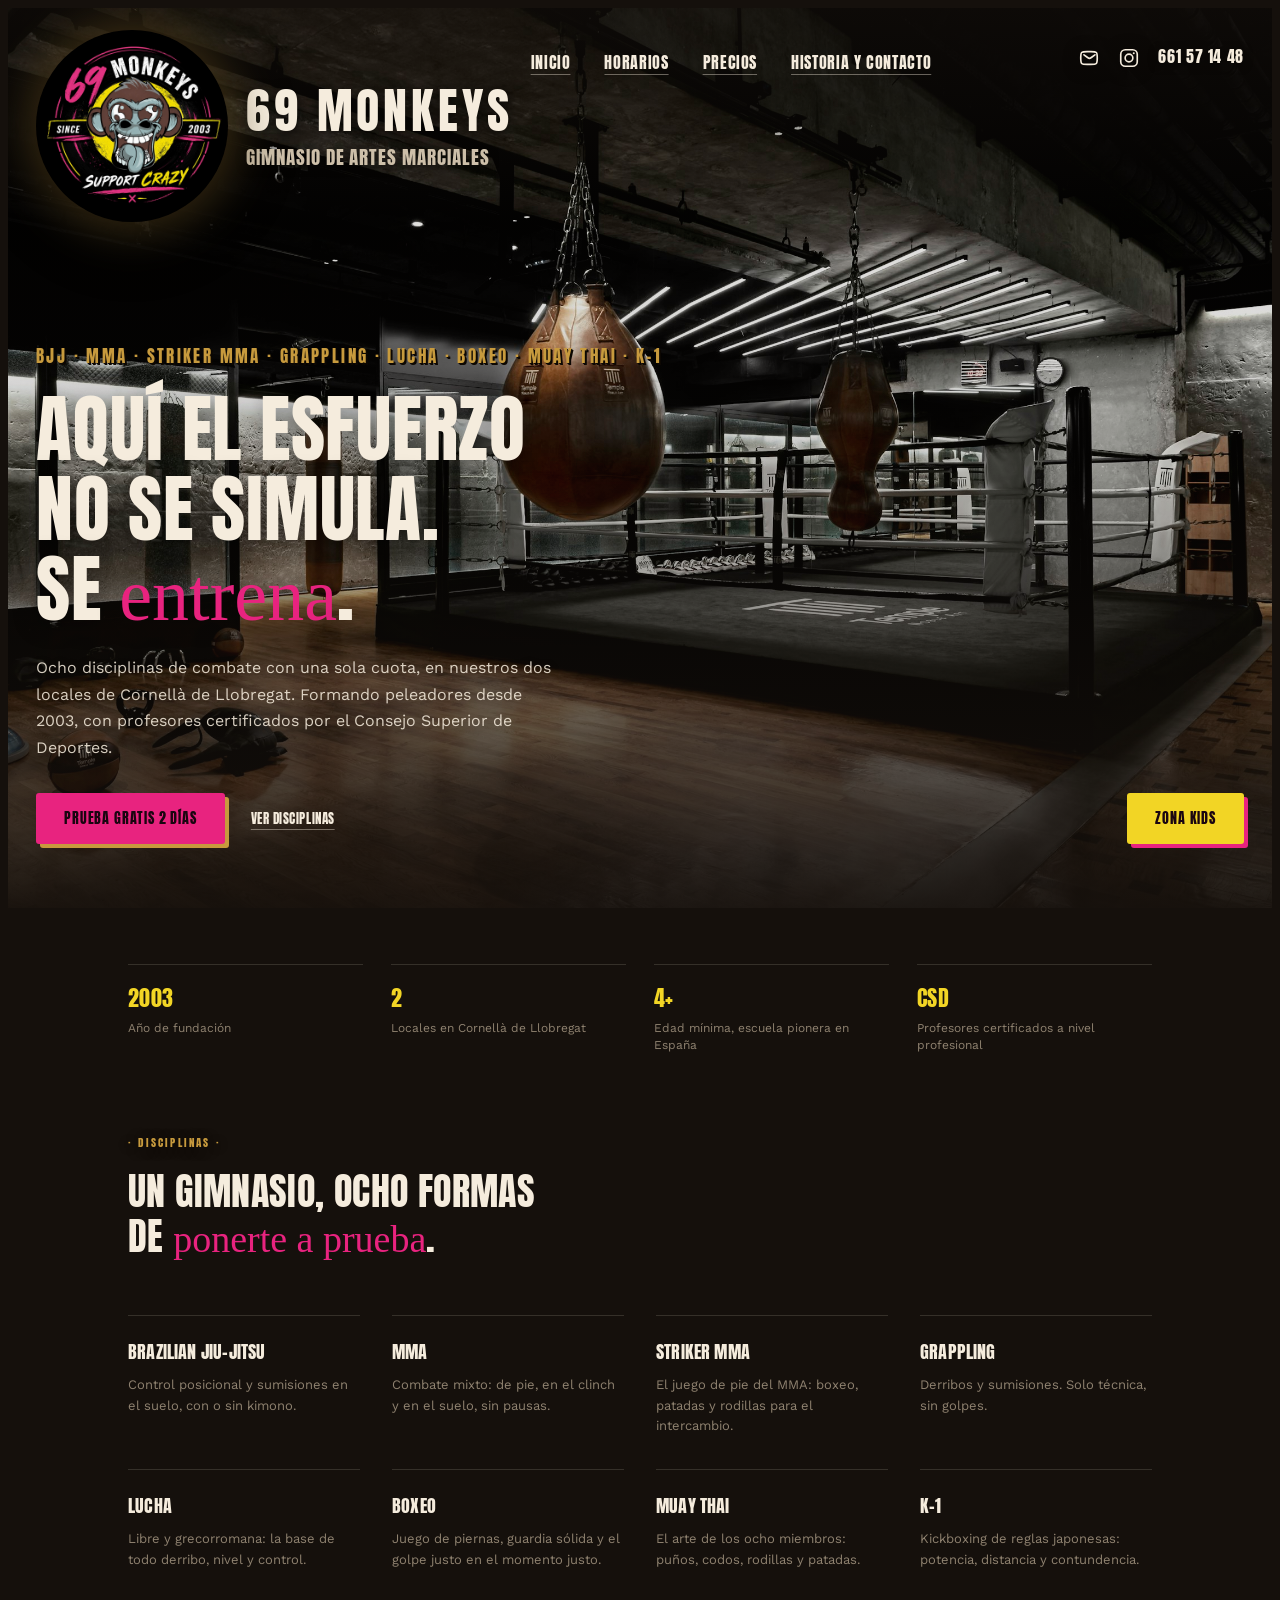
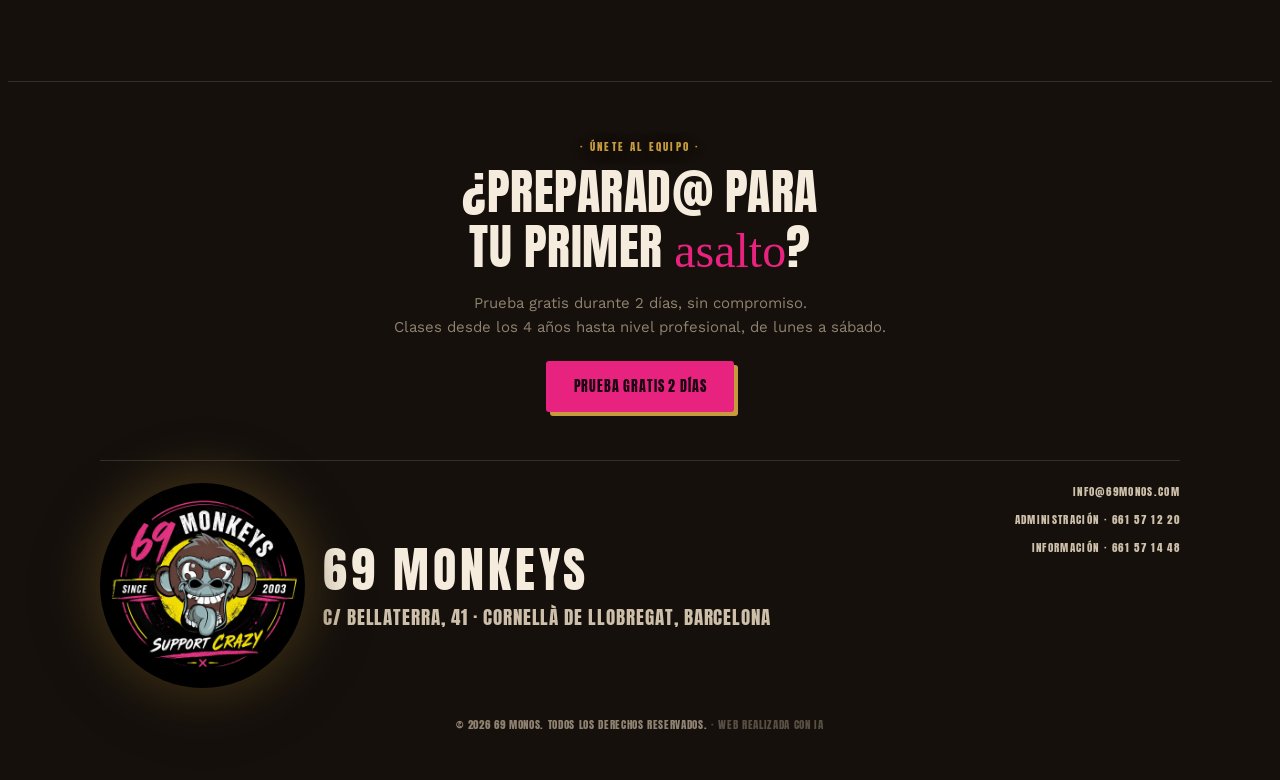
==== commit ff2b35b7: "Icono de pantalla de inicio más grande (cara del mono) + manifest Co-Authored-By: Claude Opus 5.5 <n" ====
--- a/index.html
+++ b/index.html
@@ -7,6 +7,7 @@
 <link rel="icon" href="favicon.ico" sizes="any">
 <link rel="icon" type="image/png" sizes="192x192" href="img/favicon-192.png">
 <link rel="apple-touch-icon" href="img/apple-touch-icon.png">
+<link rel="manifest" href="site.webmanifest">
 <link rel="stylesheet" href="https://fonts.googleapis.com/css2?family=Anton&family=Permanent+Marker&family=Work+Sans:wght@400;500;600;700&display=swap">
 <link rel="stylesheet" href="css/estilos.css?v=20261103h">
 </head>
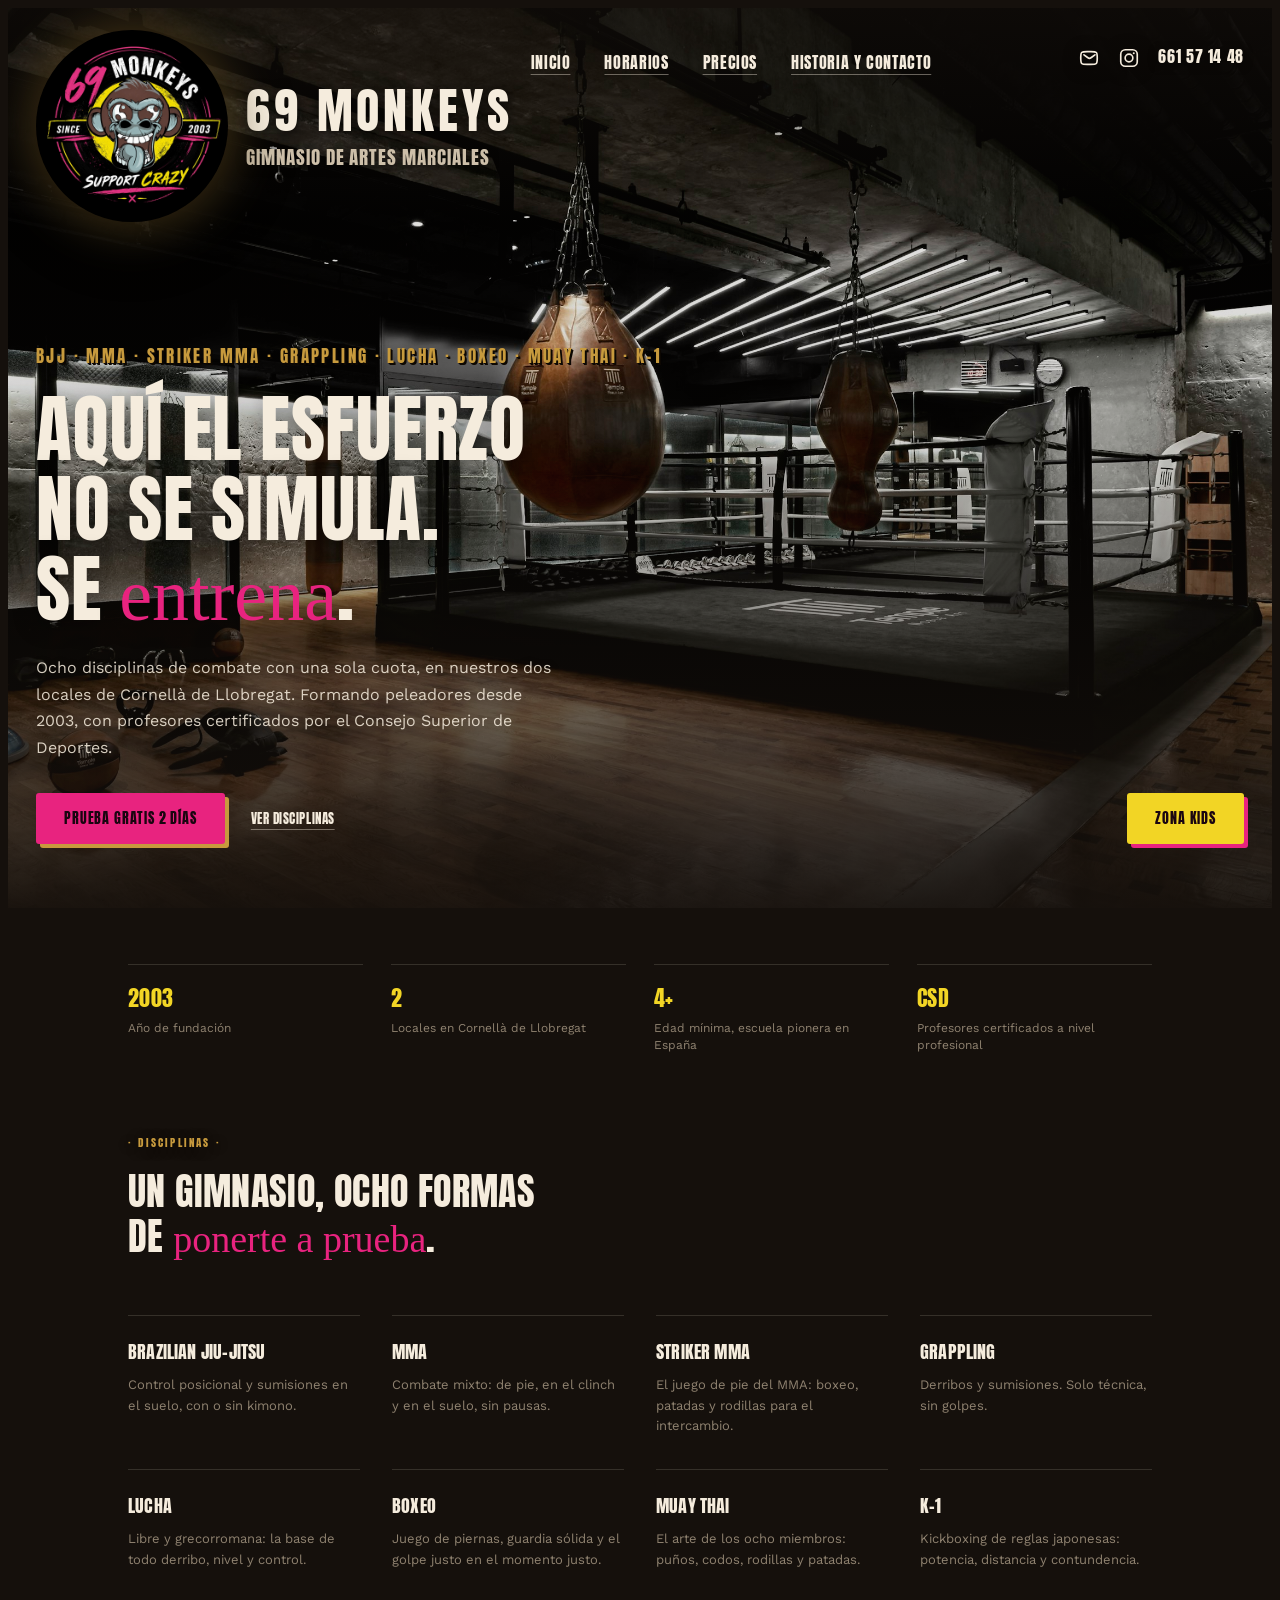
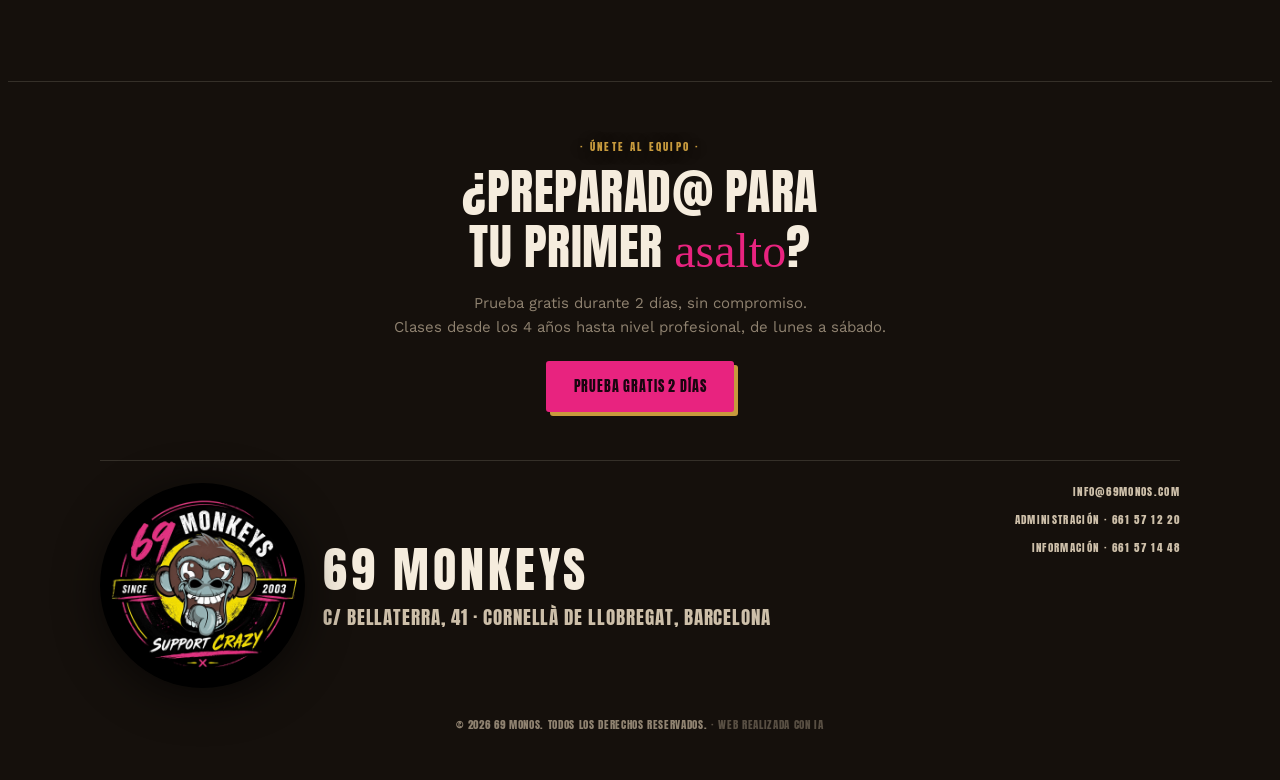
==== commit 8fcd54ad: "Móvil: solo logo más grande (sin mover el resto) + forzar recarga del CSS Co-Authored-By: Claude Opu" ====
--- a/index.html
+++ b/index.html
@@ -9,7 +9,7 @@
 <link rel="apple-touch-icon" href="img/apple-touch-icon.png">
 <link rel="manifest" href="site.webmanifest">
 <link rel="stylesheet" href="https://fonts.googleapis.com/css2?family=Anton&family=Permanent+Marker&family=Work+Sans:wght@400;500;600;700&display=swap">
-<link rel="stylesheet" href="css/estilos.css?v=20261103h">
+<link rel="stylesheet" href="css/estilos.css?v=2026111201">
 </head>
 <body>
 
--- a/css/estilos.css
+++ b/css/estilos.css
@@ -221,7 +221,7 @@
   nav{padding:16px 18px;}
   .nav-links{gap:14px;}
   nav .brand-tag{display:none;}
-  .mk-logo{width:52px;}
+  .mk-logo{width:80px;}
   .hero-content{padding-top:100px;padding-bottom:28px;}
   .cta-row{gap:16px;}
   .kids-btn{position:static;align-self:flex-start;margin:22px 0 32px 28px;padding:11px 18px;font-size:12px;}
@@ -278,7 +278,7 @@
 footer.footer--slim .copyright{margin-top:70px;padding-top:26px;border-top:1px solid var(--line);max-width:1080px;margin-left:auto;margin-right:auto;}
 @media (max-width:760px){
   .hero--short{height:auto;min-height:300px;}
-  .hero--short .mk-logo{width:52px;}
+  .hero--short .mk-logo{width:80px;}
   .hero--short .hero-content{padding:104px 18px 14px;}
   .hero--short .subtitle{font-size:15px;}
   footer.footer--slim{padding-bottom:60px;}
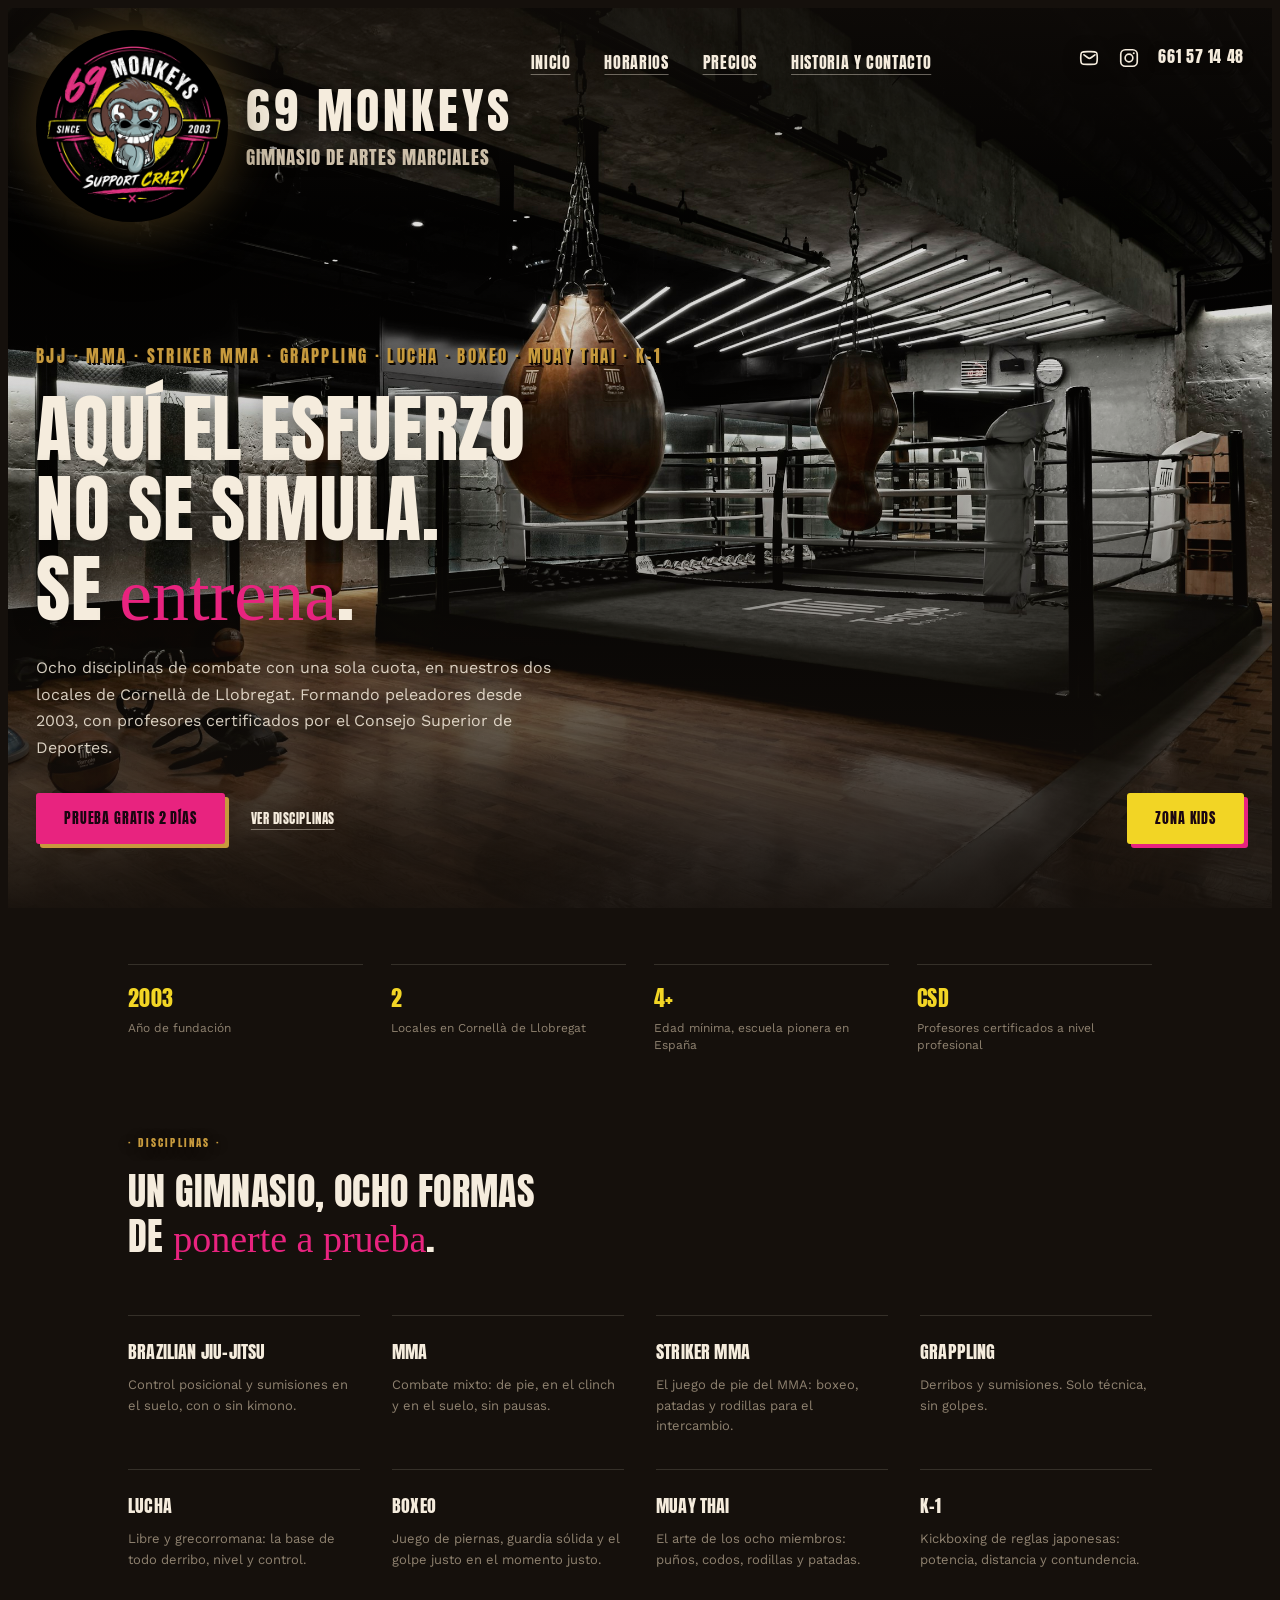
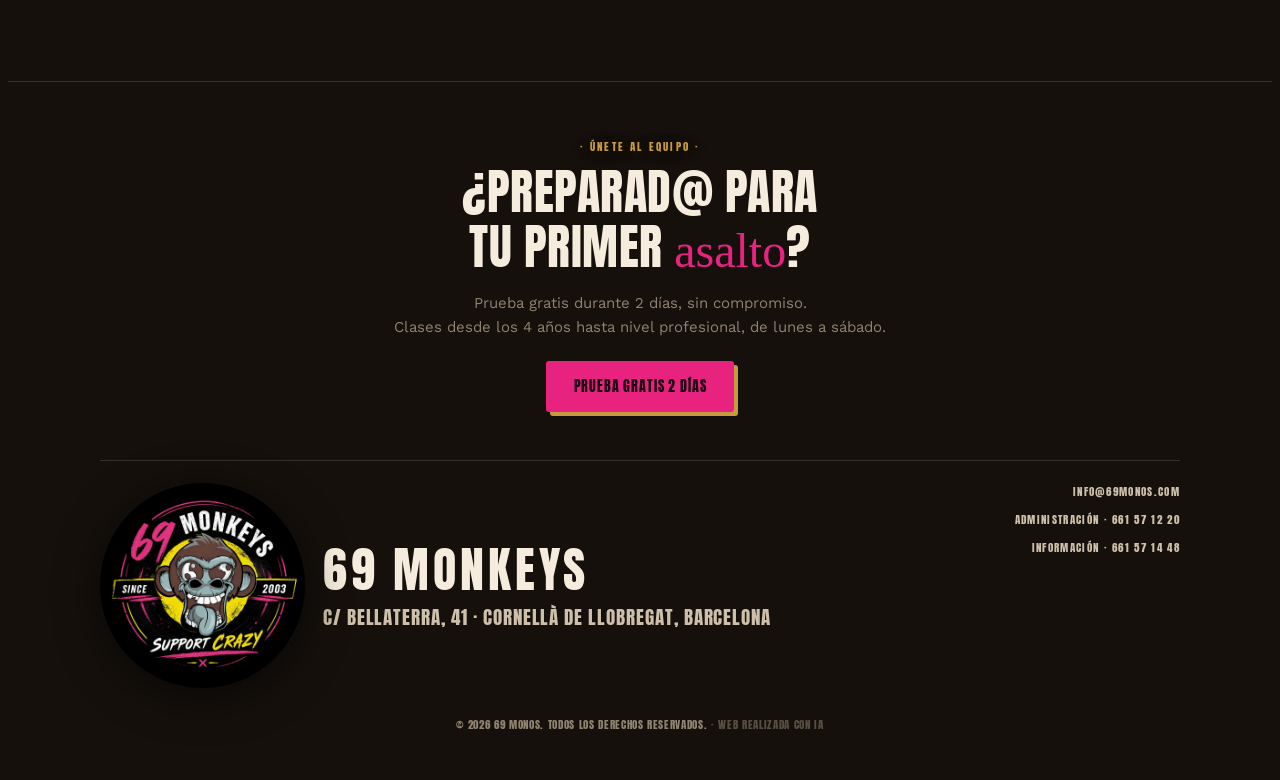
==== commit eda9e117: "Móvil: quitar el recuadro azul al tocar (tap highlight) Co-Authored-By: Claude Opus 5.5 <noreply@ant" ====
--- a/index.html
+++ b/index.html
@@ -9,7 +9,7 @@
 <link rel="apple-touch-icon" href="img/apple-touch-icon.png">
 <link rel="manifest" href="site.webmanifest">
 <link rel="stylesheet" href="https://fonts.googleapis.com/css2?family=Anton&family=Permanent+Marker&family=Work+Sans:wght@400;500;600;700&display=swap">
-<link rel="stylesheet" href="css/estilos.css?v=2026111201">
+<link rel="stylesheet" href="css/estilos.css?v=2026111202">
 </head>
 <body>
 
--- a/css/estilos.css
+++ b/css/estilos.css
@@ -299,3 +299,9 @@
 /* nota discreta IA */
 .ai-note{opacity:.55;white-space:nowrap;}
 @media (max-width:640px){.ai-note{display:block;margin-top:4px;} .ai-dot{display:none;}}
+
+/* ---------- móvil: sin recuadro azul al tocar ---------- */
+html{-webkit-tap-highlight-color:transparent;}
+*{-webkit-tap-highlight-color:transparent;}
+.mk-logo,.mk-logo *,.brand,.brand *{-webkit-user-select:none;user-select:none;-webkit-touch-callout:none;}
+.mk-logo img{-webkit-user-drag:none;pointer-events:none;}
